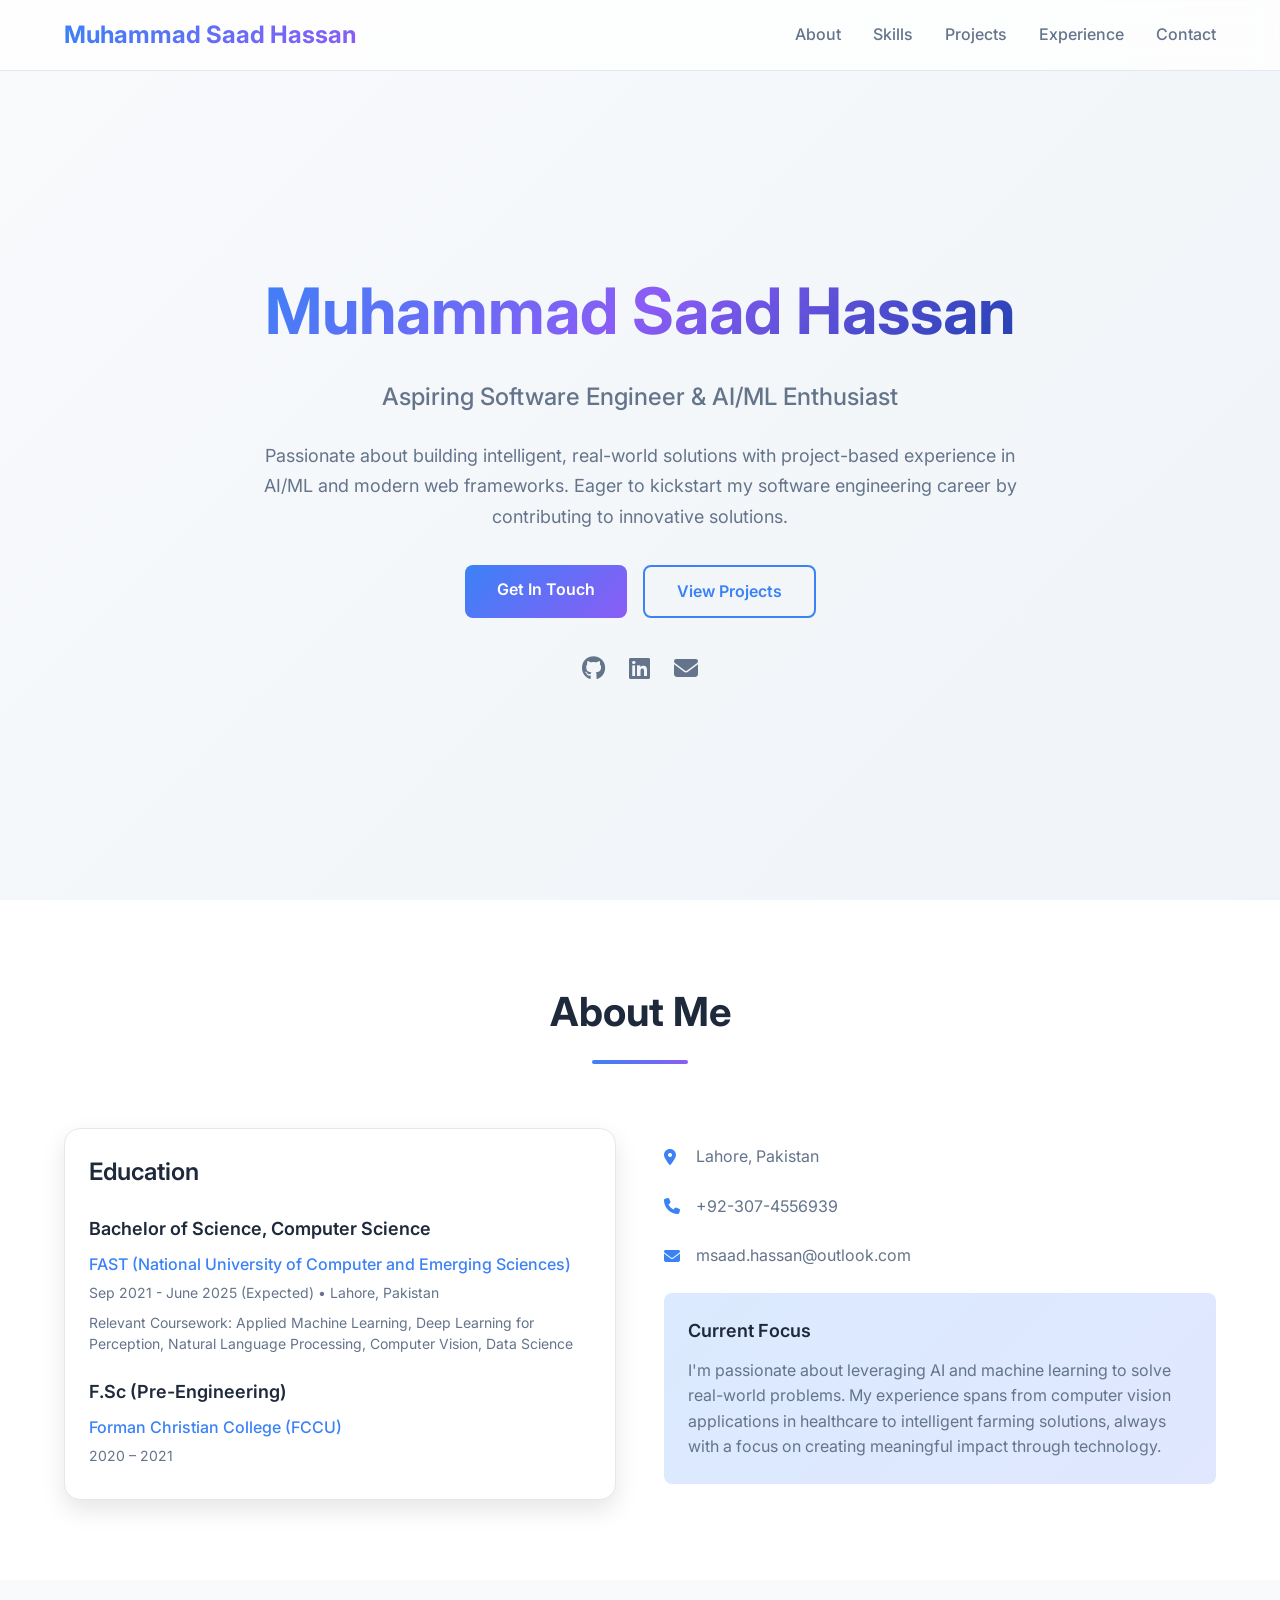
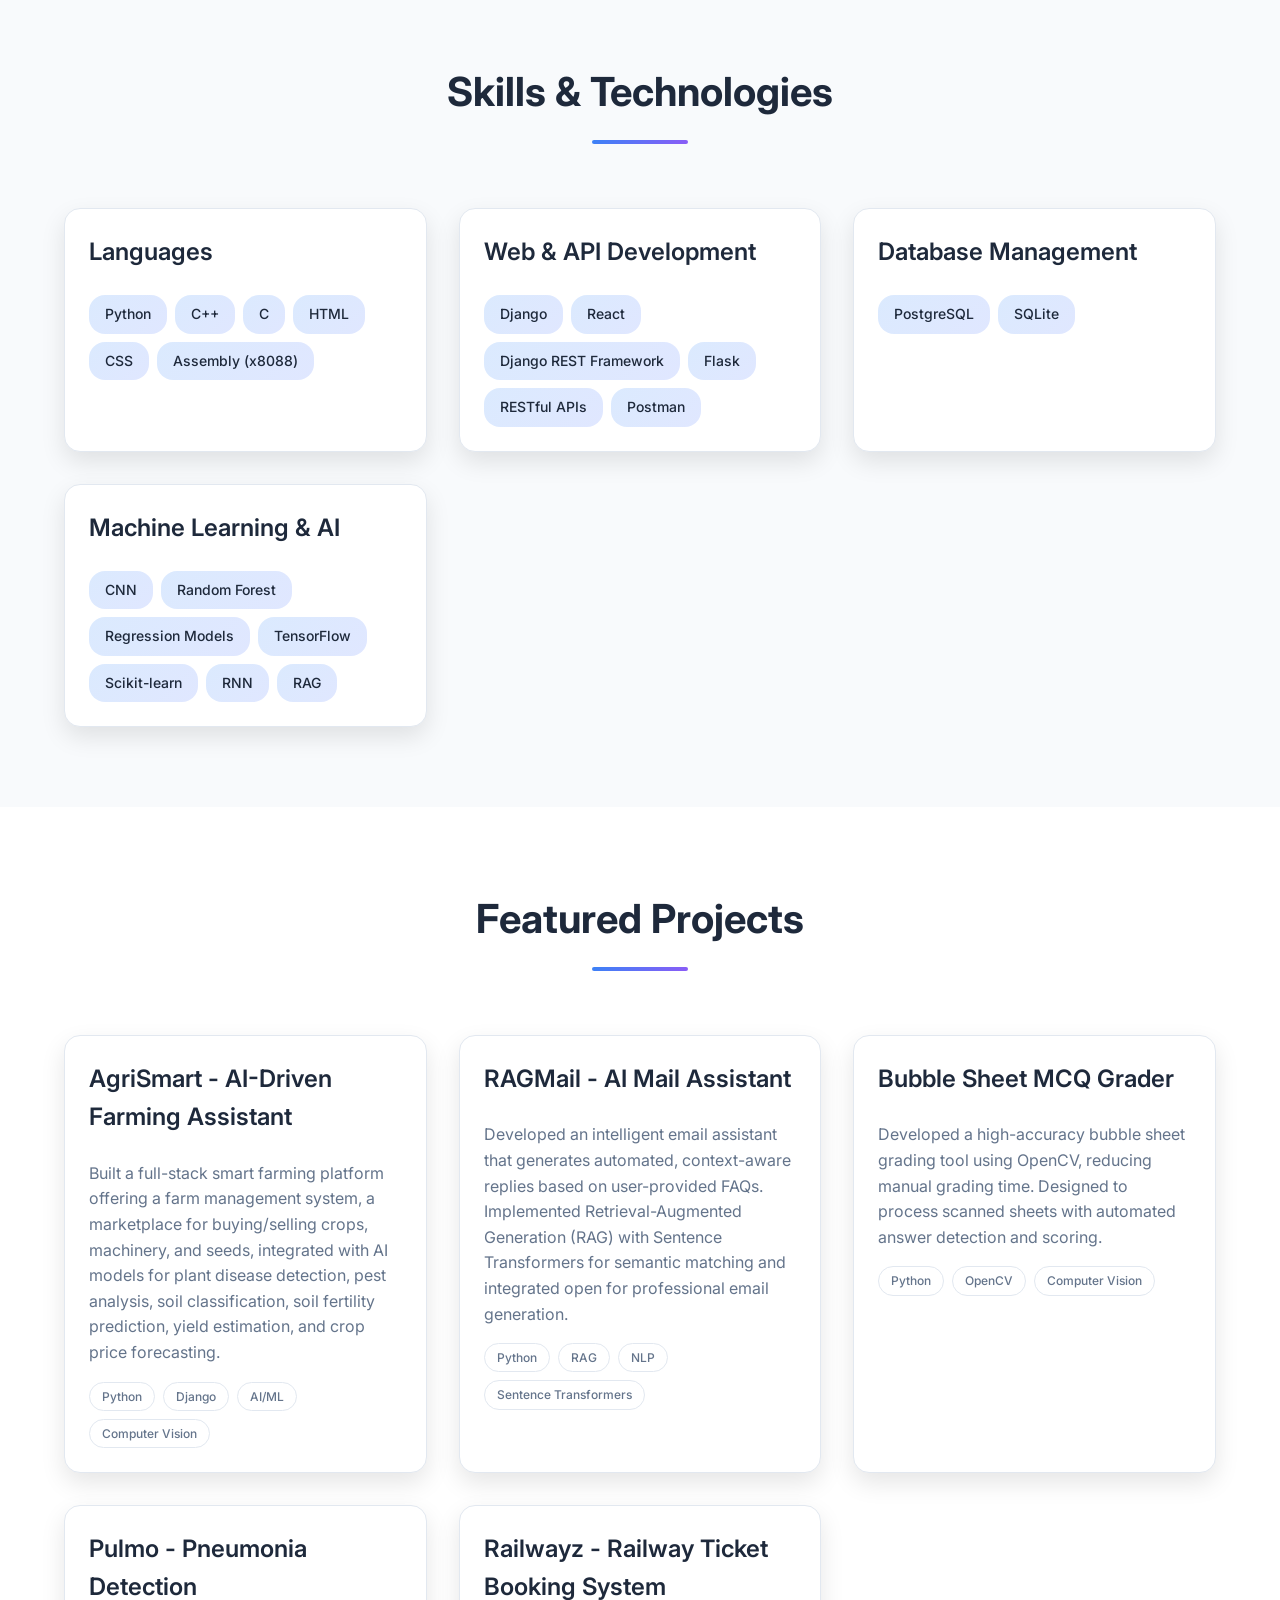
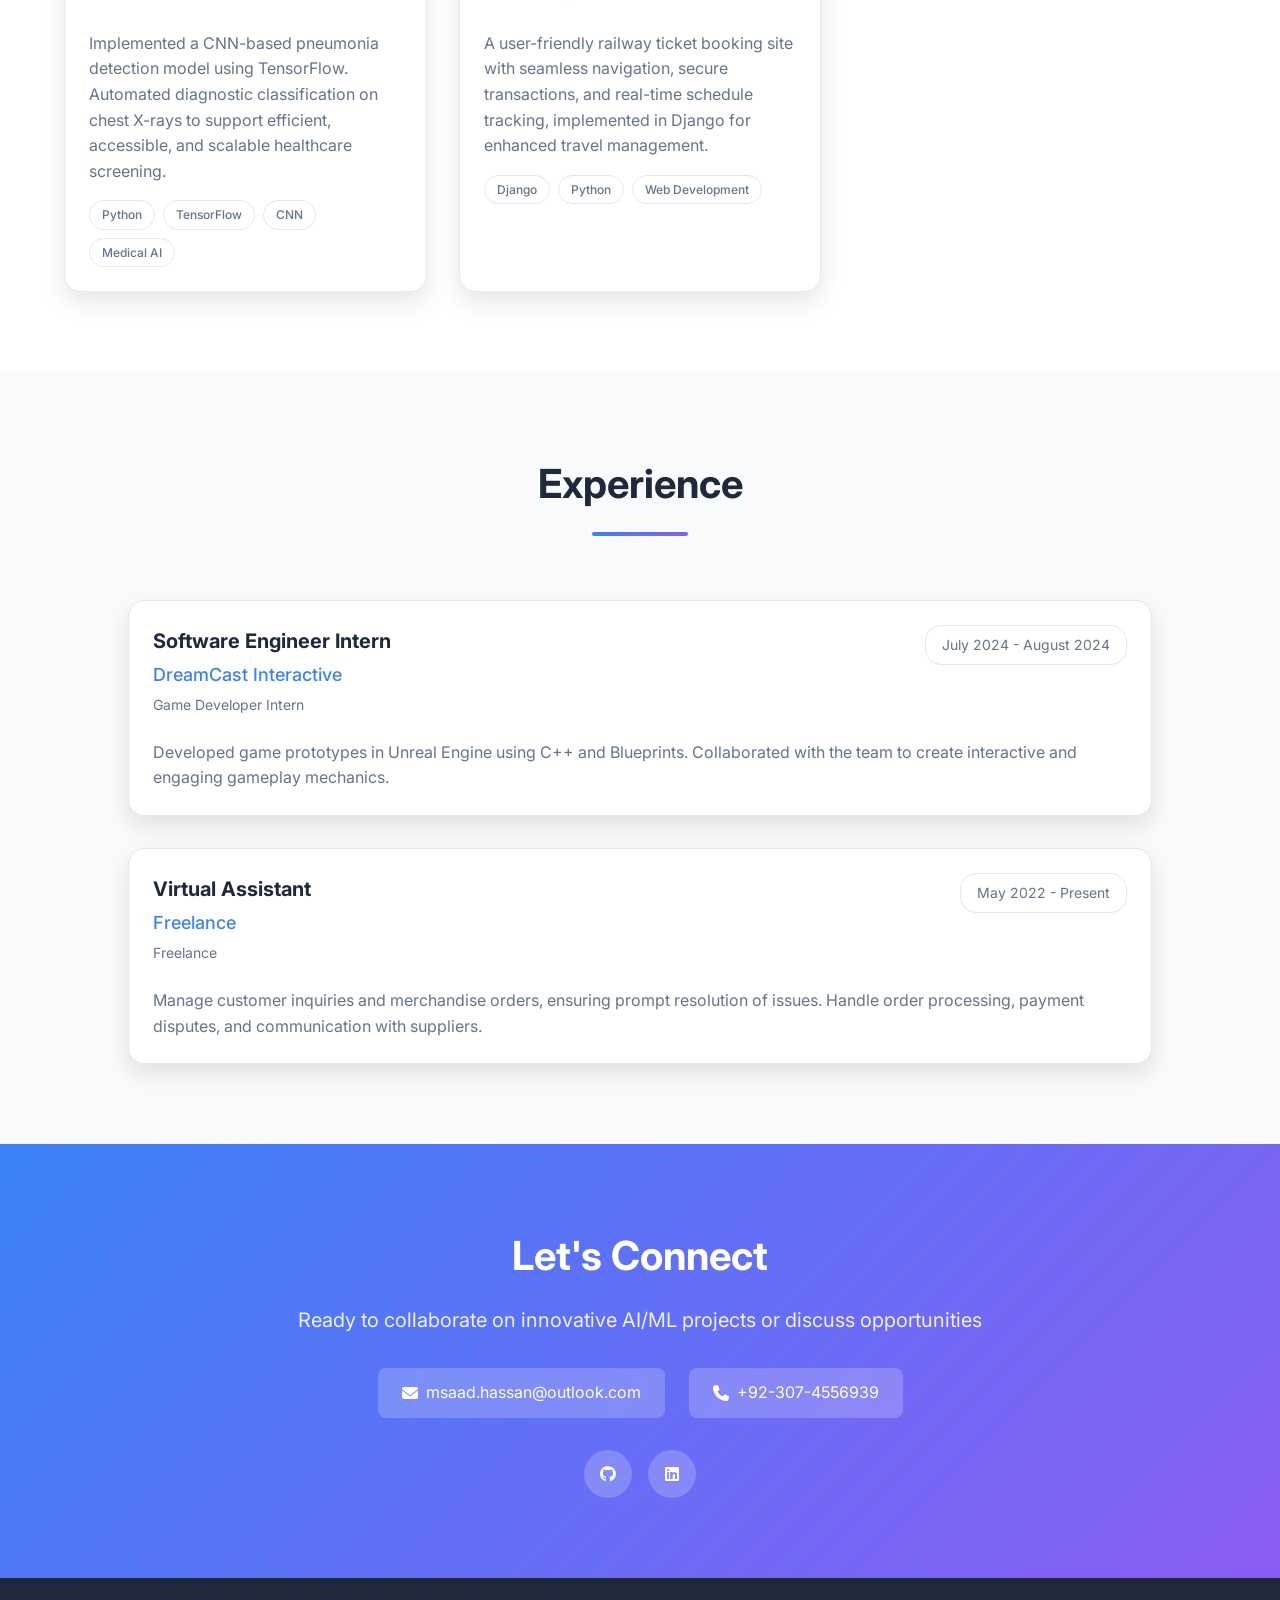
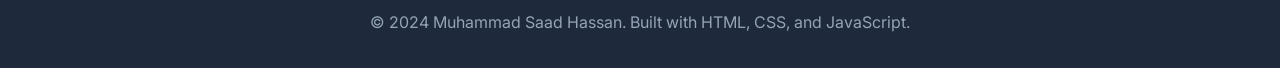
==== index.html @ 5fcfac89 "FE" ====
<!DOCTYPE html>
<html lang="en">
<head>
    <meta charset="UTF-8">
    <meta name="viewport" content="width=device-width, initial-scale=1.0">
    <title>Muhammad Saad Hassan - Portfolio</title>
    <link rel="stylesheet" href="styles.css">
    <link href="https://fonts.googleapis.com/css2?family=Inter:wght@300;400;500;600;700;800;900&display=swap" rel="stylesheet">
    <link rel="stylesheet" href="https://cdnjs.cloudflare.com/ajax/libs/font-awesome/6.4.0/css/all.min.css">
</head>
<body>
    <!-- Navigation -->
    <nav class="navbar">
        <div class="nav-container">
            <h1 class="nav-logo">Muhammad Saad Hassan</h1>
            <div class="nav-menu">
                <a href="#about" class="nav-link">About</a>
                <a href="#skills" class="nav-link">Skills</a>
                <a href="#projects" class="nav-link">Projects</a>
                <a href="#experience" class="nav-link">Experience</a>
                <a href="#contact" class="nav-link">Contact</a>
            </div>
            <div class="hamburger">
                <span></span>
                <span></span>
                <span></span>
            </div>
        </div>
    </nav>

    <!-- Hero Section -->
    <section class="hero">
        <div class="hero-container">
            <div class="hero-content">
                <h1 class="hero-title">Muhammad Saad Hassan</h1>
                <p class="hero-subtitle">Aspiring Software Engineer & AI/ML Enthusiast</p>
                <p class="hero-description">
                    Passionate about building intelligent, real-world solutions with project-based experience in AI/ML and
                    modern web frameworks. Eager to kickstart my software engineering career by contributing to innovative
                    solutions.
                </p>
                <div class="hero-buttons">
                    <a href="#contact" class="btn btn-primary">Get In Touch</a>
                    <a href="#projects" class="btn btn-secondary">View Projects</a>
                </div>
                <div class="social-links">
                    <a href="https://github.com/Saad-Hassan25" target="_blank" rel="noopener noreferrer" class="social-link">
                        <i class="fab fa-github"></i>
                    </a>
                    <a href="https://www.linkedin.com/in/saadhassan25" target="_blank" rel="noopener noreferrer" class="social-link">
                        <i class="fab fa-linkedin"></i>
                    </a>
                    <a href="mailto:msaad.hassan@outlook.com" class="social-link">
                        <i class="fas fa-envelope"></i>
                    </a>
                </div>
            </div>
        </div>
    </section>

    <!-- About Section -->
    <section id="about" class="about">
        <div class="container">
            <div class="section-header">
                <h2 class="section-title">About Me</h2>
                <div class="section-divider"></div>
            </div>
            <div class="about-content">
                <div class="about-card">
                    <div class="card">
                        <div class="card-header">
                            <h3 class="card-title">Education</h3>
                        </div>
                        <div class="card-content">
                            <div class="education-item">
                                <h4 class="education-degree">Bachelor of Science, Computer Science</h4>
                                <p class="education-school">FAST (National University of Computer and Emerging Sciences)</p>
                                <p class="education-period">Sep 2021 - June 2025 (Expected) • Lahore, Pakistan</p>
                                <p class="education-coursework">
                                    Relevant Coursework: Applied Machine Learning, Deep Learning for Perception, Natural Language
                                    Processing, Computer Vision, Data Science
                                </p>
                            </div>
                            <div class="education-item">
                                <h4 class="education-degree">F.Sc (Pre-Engineering)</h4>
                                <p class="education-school">Forman Christian College (FCCU)</p>
                                <p class="education-period">2020 – 2021</p>
                            </div>
                        </div>
                    </div>
                </div>
                <div class="about-info">
                    <div class="contact-item">
                        <i class="fas fa-map-marker-alt"></i>
                        <span>Lahore, Pakistan</span>
                    </div>
                    <div class="contact-item">
                        <i class="fas fa-phone"></i>
                        <span>+92-307-4556939</span>
                    </div>
                    <div class="contact-item">
                        <i class="fas fa-envelope"></i>
                        <span>msaad.hassan@outlook.com</span>
                    </div>
                    <div class="focus-card">
                        <h3>Current Focus</h3>
                        <p>
                            I'm passionate about leveraging AI and machine learning to solve real-world problems. My experience
                            spans from computer vision applications in healthcare to intelligent farming solutions, always with a
                            focus on creating meaningful impact through technology.
                        </p>
                    </div>
                </div>
            </div>
        </div>
    </section>

    <!-- Skills Section -->
    <section id="skills" class="skills">
        <div class="container">
            <div class="section-header">
                <h2 class="section-title">Skills & Technologies</h2>
                <div class="section-divider"></div>
            </div>
            <div class="skills-grid">
                <div class="skill-category">
                    <div class="card">
                        <div class="card-header">
                            <h3 class="card-title">Languages</h3>
                        </div>
                        <div class="card-content">
                            <div class="skill-tags">
                                <span class="skill-tag">Python</span>
                                <span class="skill-tag">C++</span>
                                <span class="skill-tag">C</span>
                                <span class="skill-tag">HTML</span>
                                <span class="skill-tag">CSS</span>
                                <span class="skill-tag">Assembly (x8088)</span>
                            </div>
                        </div>
                    </div>
                </div>
                <div class="skill-category">
                    <div class="card">
                        <div class="card-header">
                            <h3 class="card-title">Web & API Development</h3>
                        </div>
                        <div class="card-content">
                            <div class="skill-tags">
                                <span class="skill-tag">Django</span>
                                <span class="skill-tag">React</span>
                                <span class="skill-tag">Django REST Framework</span>
                                <span class="skill-tag">Flask</span>
                                <span class="skill-tag">RESTful APIs</span>
                                <span class="skill-tag">Postman</span>
                            </div>
                        </div>
                    </div>
                </div>
                <div class="skill-category">
                    <div class="card">
                        <div class="card-header">
                            <h3 class="card-title">Database Management</h3>
                        </div>
                        <div class="card-content">
                            <div class="skill-tags">
                                <span class="skill-tag">PostgreSQL</span>
                                <span class="skill-tag">SQLite</span>
                            </div>
                        </div>
                    </div>
                </div>
                <div class="skill-category">
                    <div class="card">
                        <div class="card-header">
                            <h3 class="card-title">Machine Learning & AI</h3>
                        </div>
                        <div class="card-content">
                            <div class="skill-tags">
                                <span class="skill-tag">CNN</span>
                                <span class="skill-tag">Random Forest</span>
                                <span class="skill-tag">Regression Models</span>
                                <span class="skill-tag">TensorFlow</span>
                                <span class="skill-tag">Scikit-learn</span>
                                <span class="skill-tag">RNN</span>
                                <span class="skill-tag">RAG</span>
                            </div>
                        </div>
                    </div>
                </div>
            </div>
        </div>
    </section>

    <!-- Projects Section -->
    <section id="projects" class="projects">
        <div class="container">
            <div class="section-header">
                <h2 class="section-title">Featured Projects</h2>
                <div class="section-divider"></div>
            </div>
            <div class="projects-grid">
                <div class="project-card">
                    <div class="card">
                        <div class="card-header">
                            <h3 class="card-title">AgriSmart - AI-Driven Farming Assistant</h3>
                        </div>
                        <div class="card-content">
                            <p class="project-description">
                                Built a full-stack smart farming platform offering a farm management system, a marketplace for buying/selling crops, machinery, and seeds, integrated with AI models for plant disease detection, pest analysis, soil classification, soil fertility prediction, yield estimation, and crop price forecasting.
                            </p>
                            <div class="tech-tags">
                                <span class="tech-tag">Python</span>
                                <span class="tech-tag">Django</span>
                                <span class="tech-tag">AI/ML</span>
                                <span class="tech-tag">Computer Vision</span>
                            </div>
                        </div>
                    </div>
                </div>
                <div class="project-card">
                    <div class="card">
                        <div class="card-header">
                            <h3 class="card-title">RAGMail - AI Mail Assistant</h3>
                        </div>
                        <div class="card-content">
                            <p class="project-description">
                                Developed an intelligent email assistant that generates automated, context-aware replies based on user-provided FAQs. Implemented Retrieval-Augmented Generation (RAG) with Sentence Transformers for semantic matching and integrated open for professional email generation.
                            </p>
                            <div class="tech-tags">
                                <span class="tech-tag">Python</span>
                                <span class="tech-tag">RAG</span>
                                <span class="tech-tag">NLP</span>
                                <span class="tech-tag">Sentence Transformers</span>
                            </div>
                        </div>
                    </div>
                </div>
                <div class="project-card">
                    <div class="card">
                        <div class="card-header">
                            <h3 class="card-title">Bubble Sheet MCQ Grader</h3>
                        </div>
                        <div class="card-content">
                            <p class="project-description">
                                Developed a high-accuracy bubble sheet grading tool using OpenCV, reducing manual grading time. Designed to process scanned sheets with automated answer detection and scoring.
                            </p>
                            <div class="tech-tags">
                                <span class="tech-tag">Python</span>
                                <span class="tech-tag">OpenCV</span>
                                <span class="tech-tag">Computer Vision</span>
                            </div>
                        </div>
                    </div>
                </div>
                <div class="project-card">
                    <div class="card">
                        <div class="card-header">
                            <h3 class="card-title">Pulmo - Pneumonia Detection</h3>
                        </div>
                        <div class="card-content">
                            <p class="project-description">
                                Implemented a CNN-based pneumonia detection model using TensorFlow. Automated diagnostic classification on chest X-rays to support efficient, accessible, and scalable healthcare screening.
                            </p>
                            <div class="tech-tags">
                                <span class="tech-tag">Python</span>
                                <span class="tech-tag">TensorFlow</span>
                                <span class="tech-tag">CNN</span>
                                <span class="tech-tag">Medical AI</span>
                            </div>
                        </div>
                    </div>
                </div>
                <div class="project-card">
                    <div class="card">
                        <div class="card-header">
                            <h3 class="card-title">Railwayz - Railway Ticket Booking System</h3>
                        </div>
                        <div class="card-content">
                            <p class="project-description">
                                A user-friendly railway ticket booking site with seamless navigation, secure transactions, and real-time schedule tracking, implemented in Django for enhanced travel management.
                            </p>
                            <div class="tech-tags">
                                <span class="tech-tag">Django</span>
                                <span class="tech-tag">Python</span>
                                <span class="tech-tag">Web Development</span>
                            </div>
                        </div>
                    </div>
                </div>
            </div>
        </div>
    </section>

    <!-- Experience Section -->
    <section id="experience" class="experience">
        <div class="container">
            <div class="section-header">
                <h2 class="section-title">Experience</h2>
                <div class="section-divider"></div>
            </div>
            <div class="experience-content">
                <div class="experience-item">
                    <div class="card">
                        <div class="card-header">
                            <div class="experience-header">
                                <div class="experience-info">
                                    <h3 class="experience-title">Software Engineer Intern</h3>
                                    <p class="experience-company">DreamCast Interactive</p>
                                    <p class="experience-type">Game Developer Intern</p>
                                </div>
                                <span class="experience-period">July 2024 - August 2024</span>
                            </div>
                        </div>
                        <div class="card-content">
                            <p class="experience-description">
                                Developed game prototypes in Unreal Engine using C++ and Blueprints. Collaborated with the team to create interactive and engaging gameplay mechanics.
                            </p>
                        </div>
                    </div>
                </div>
                <div class="experience-item">
                    <div class="card">
                        <div class="card-header">
                            <div class="experience-header">
                                <div class="experience-info">
                                    <h3 class="experience-title">Virtual Assistant</h3>
                                    <p class="experience-company">Freelance</p>
                                    <p class="experience-type">Freelance</p>
                                </div>
                                <span class="experience-period">May 2022 - Present</span>
                            </div>
                        </div>
                        <div class="card-content">
                            <p class="experience-description">
                                Manage customer inquiries and merchandise orders, ensuring prompt resolution of issues. Handle order processing, payment disputes, and communication with suppliers.
                            </p>
                        </div>
                    </div>
                </div>
            </div>
        </div>
    </section>

    <!-- Contact Section -->
    <section id="contact" class="contact">
        <div class="container">
            <div class="contact-content">
                <h2 class="contact-title">Let's Connect</h2>
                <p class="contact-subtitle">
                    Ready to collaborate on innovative AI/ML projects or discuss opportunities
                </p>
                <div class="contact-links">
                    <a href="mailto:msaad.hassan@outlook.com" class="contact-link">
                        <i class="fas fa-envelope"></i>
                        <span>msaad.hassan@outlook.com</span>
                    </a>
                    <a href="tel:+923074556939" class="contact-link">
                        <i class="fas fa-phone"></i>
                        <span>+92-307-4556939</span>
                    </a>
                </div>
                <div class="contact-social">
                    <a href="https://github.com/Saad-Hassan25" target="_blank" rel="noopener noreferrer" class="contact-social-link">
                        <i class="fab fa-github"></i>
                    </a>
                    <a href="https://www.linkedin.com/in/saadhassan25" target="_blank" rel="noopener noreferrer" class="contact-social-link">
                        <i class="fab fa-linkedin"></i>
                    </a>
                </div>
            </div>
        </div>
    </section>

    <!-- Footer -->
    <footer class="footer">
        <div class="container">
            <p class="footer-text">
                © 2024 Muhammad Saad Hassan. Built with HTML, CSS, and JavaScript.
            </p>
        </div>
    </footer>

    <script src="script.js"></script>
</body>
</html>
---- styles.css ----
/* Reset and Base Styles */
* {
  margin: 0;
  padding: 0;
  box-sizing: border-box;
}

html {
  scroll-behavior: smooth;
}

body {
  font-family: "Inter", sans-serif;
  line-height: 1.6;
  color: #334155;
  background: linear-gradient(135deg, #f8fafc 0%, #e2e8f0 100%);
}

.container {
  max-width: 1200px;
  margin: 0 auto;
  padding: 0 1.5rem;
}

/* Animations */
@keyframes fadeInUp {
  from {
    opacity: 0;
    transform: translateY(60px);
  }
  to {
    opacity: 1;
    transform: translateY(0);
  }
}

@keyframes fadeIn {
  from {
    opacity: 0;
  }
  to {
    opacity: 1;
  }
}

@keyframes slideInLeft {
  from {
    opacity: 0;
    transform: translateX(-50px);
  }
  to {
    opacity: 1;
    transform: translateX(0);
  }
}

@keyframes slideInRight {
  from {
    opacity: 0;
    transform: translateX(50px);
  }
  to {
    opacity: 1;
    transform: translateX(0);
  }
}

@keyframes scaleIn {
  from {
    opacity: 0;
    transform: scale(0.5);
  }
  to {
    opacity: 1;
    transform: scale(1);
  }
}

.animate-fadeInUp {
  animation: fadeInUp 0.6s ease-out forwards;
}

.animate-fadeIn {
  animation: fadeIn 0.6s ease-out forwards;
}

.animate-slideInLeft {
  animation: slideInLeft 0.6s ease-out forwards;
}

.animate-slideInRight {
  animation: slideInRight 0.6s ease-out forwards;
}

.animate-scaleIn {
  animation: scaleIn 0.8s ease-out forwards;
}

/* Navigation */
.navbar {
  position: fixed;
  top: 0;
  width: 100%;
  background: rgba(255, 255, 255, 0.8);
  backdrop-filter: blur(12px);
  border-bottom: 1px solid #e2e8f0;
  z-index: 1000;
  transition: all 0.3s ease;
}

.nav-container {
  max-width: 1200px;
  margin: 0 auto;
  padding: 1rem 1.5rem;
  display: flex;
  justify-content: space-between;
  align-items: center;
}

.nav-logo {
  font-size: 1.5rem;
  font-weight: 700;
  background: linear-gradient(135deg, #3b82f6, #8b5cf6);
  -webkit-background-clip: text;
  -webkit-text-fill-color: transparent;
  background-clip: text;
  transition: transform 0.3s ease;
}

.nav-logo:hover {
  transform: scale(1.05);
}

.nav-menu {
  display: flex;
  gap: 2rem;
}

.nav-link {
  text-decoration: none;
  color: #64748b;
  font-weight: 500;
  transition: all 0.3s ease;
  position: relative;
}

.nav-link:hover {
  color: #3b82f6;
  transform: scale(1.1);
}

.nav-link::after {
  content: "";
  position: absolute;
  bottom: -5px;
  left: 0;
  width: 0;
  height: 2px;
  background: linear-gradient(135deg, #3b82f6, #8b5cf6);
  transition: width 0.3s ease;
}

.nav-link:hover::after {
  width: 100%;
}

.hamburger {
  display: none;
  flex-direction: column;
  cursor: pointer;
}

.hamburger span {
  width: 25px;
  height: 3px;
  background: #334155;
  margin: 3px 0;
  transition: 0.3s;
}

/* Hero Section */
.hero {
  padding: 8rem 1.5rem 5rem;
  text-align: center;
  min-height: 100vh;
  display: flex;
  align-items: center;
}

.hero-container {
  max-width: 1200px;
  margin: 0 auto;
}

.hero-content {
  opacity: 0;
  animation: scaleIn 0.8s ease-out 0.2s forwards;
}

.hero-title {
  font-size: 4rem;
  font-weight: 700;
  margin-bottom: 1rem;
  background: linear-gradient(135deg, #3b82f6, #8b5cf6, #1e40af);
  -webkit-background-clip: text;
  -webkit-text-fill-color: transparent;
  background-clip: text;
}

.hero-subtitle {
  font-size: 1.5rem;
  color: #64748b;
  margin-bottom: 1.5rem;
  font-weight: 500;
}

.hero-description {
  font-size: 1.125rem;
  color: #64748b;
  max-width: 48rem;
  margin: 0 auto 2rem;
  line-height: 1.7;
}

.hero-buttons {
  display: flex;
  justify-content: center;
  gap: 1rem;
  margin-bottom: 2rem;
  opacity: 0;
  animation: fadeInUp 0.8s ease-out 0.5s forwards;
}

.btn {
  padding: 0.75rem 2rem;
  border-radius: 0.5rem;
  text-decoration: none;
  font-weight: 600;
  transition: all 0.3s ease;
  display: inline-block;
}

.btn-primary {
  background: linear-gradient(135deg, #3b82f6, #8b5cf6);
  color: white;
  border: none;
}

.btn-primary:hover {
  transform: translateY(-2px);
  box-shadow: 0 10px 25px rgba(59, 130, 246, 0.3);
}

.btn-secondary {
  background: transparent;
  color: #3b82f6;
  border: 2px solid #3b82f6;
}

.btn-secondary:hover {
  background: #3b82f6;
  color: white;
  transform: translateY(-2px);
}

.social-links {
  display: flex;
  justify-content: center;
  gap: 1.5rem;
  opacity: 0;
  animation: fadeIn 0.8s ease-out 0.8s forwards;
}

.social-link {
  color: #64748b;
  font-size: 1.5rem;
  transition: all 0.3s ease;
}

.social-link:hover {
  color: #3b82f6;
  transform: scale(1.2) rotate(5deg);
}

/* Section Styles */
.section-header {
  text-align: center;
  margin-bottom: 4rem;
}

.section-title {
  font-size: 2.5rem;
  font-weight: 700;
  color: #1e293b;
  margin-bottom: 1rem;
}

.section-divider {
  width: 6rem;
  height: 4px;
  background: linear-gradient(135deg, #3b82f6, #8b5cf6);
  margin: 0 auto;
  border-radius: 2px;
}

/* About Section */
.about {
  padding: 5rem 0;
  background: white;
}

.about-content {
  display: grid;
  grid-template-columns: 1fr 1fr;
  gap: 3rem;
  align-items: center;
}

.card {
  background: white;
  border-radius: 1rem;
  box-shadow: 0 10px 25px rgba(0, 0, 0, 0.1);
  transition: all 0.3s ease;
  border: 1px solid #e2e8f0;
}

.card:hover {
  transform: translateY(-5px);
  box-shadow: 0 20px 40px rgba(0, 0, 0, 0.15);
}

.card-header {
  padding: 1.5rem 1.5rem 0;
}

.card-title {
  font-size: 1.5rem;
  font-weight: 600;
  color: #1e293b;
}

.card-content {
  padding: 1.5rem;
}

.education-item {
  margin-bottom: 1.5rem;
}

.education-item:last-child {
  margin-bottom: 0;
}

.education-degree {
  font-size: 1.125rem;
  font-weight: 600;
  color: #1e293b;
  margin-bottom: 0.5rem;
}

.education-school {
  color: #3b82f6;
  font-weight: 500;
  margin-bottom: 0.25rem;
}

.education-period {
  color: #64748b;
  font-size: 0.875rem;
  margin-bottom: 0.5rem;
}

.education-coursework {
  color: #64748b;
  font-size: 0.875rem;
  line-height: 1.5;
}

.about-info {
  space-y: 1.5rem;
}

.contact-item {
  display: flex;
  align-items: center;
  gap: 0.75rem;
  color: #64748b;
  margin-bottom: 1.5rem;
}

.contact-item i {
  color: #3b82f6;
  width: 20px;
}

.focus-card {
  background: linear-gradient(135deg, #dbeafe, #e0e7ff);
  padding: 1.5rem;
  border-radius: 0.5rem;
  margin-top: 1.5rem;
}

.focus-card h3 {
  font-size: 1.125rem;
  font-weight: 600;
  color: #1e293b;
  margin-bottom: 0.75rem;
}

.focus-card p {
  color: #64748b;
  line-height: 1.6;
}

/* Skills Section */
.skills {
  padding: 5rem 0;
  background: #f8fafc;
}

.skills-grid {
  display: grid;
  grid-template-columns: repeat(auto-fit, minmax(280px, 1fr));
  gap: 2rem;
}

.skill-category .card {
  height: 100%;
}

.skill-tags {
  display: flex;
  flex-wrap: wrap;
  gap: 0.5rem;
}

.skill-tag {
  background: linear-gradient(135deg, #dbeafe, #e0e7ff);
  color: #1e293b;
  padding: 0.5rem 1rem;
  border-radius: 1rem;
  font-size: 0.875rem;
  font-weight: 500;
  transition: all 0.3s ease;
}

.skill-tag:hover {
  transform: scale(1.05);
  background: linear-gradient(135deg, #bfdbfe, #c7d2fe);
}

/* Projects Section */
.projects {
  padding: 5rem 0;
  background: white;
}

.projects-grid {
  display: grid;
  grid-template-columns: repeat(auto-fit, minmax(350px, 1fr));
  gap: 2rem;
}

.project-card .card {
  height: 100%;
  transition: all 0.3s ease;
}

.project-card .card:hover {
  transform: translateY(-5px);
}

.project-card .card-title {
  color: #1e293b;
  transition: color 0.3s ease;
}

.project-card .card:hover .card-title {
  color: #3b82f6;
}

.project-description {
  color: #64748b;
  line-height: 1.6;
  margin-bottom: 1rem;
}

.tech-tags {
  display: flex;
  flex-wrap: wrap;
  gap: 0.5rem;
}

.tech-tag {
  background: transparent;
  color: #64748b;
  border: 1px solid #e2e8f0;
  padding: 0.25rem 0.75rem;
  border-radius: 1rem;
  font-size: 0.75rem;
  font-weight: 500;
}

/* Experience Section */
.experience {
  padding: 5rem 0;
  background: #f8fafc;
}

.experience-content {
  max-width: 64rem;
  margin: 0 auto;
}

.experience-item {
  margin-bottom: 2rem;
}

.experience-item:last-child {
  margin-bottom: 0;
}

.experience-header {
  display: flex;
  justify-content: space-between;
  align-items: flex-start;
}

.experience-title {
  font-size: 1.25rem;
  color: #1e293b;
  margin-bottom: 0.25rem;
}

.experience-company {
  font-size: 1.125rem;
  color: #3b82f6;
  font-weight: 500;
  margin-bottom: 0.25rem;
}

.experience-type {
  color: #64748b;
  font-size: 0.875rem;
}

.experience-period {
  background: transparent;
  color: #64748b;
  border: 1px solid #e2e8f0;
  padding: 0.5rem 1rem;
  border-radius: 1rem;
  font-size: 0.875rem;
  white-space: nowrap;
}

.experience-description {
  color: #64748b;
  line-height: 1.6;
}

/* Contact Section */
.contact {
  padding: 5rem 0;
  background: linear-gradient(135deg, #3b82f6, #8b5cf6);
  color: white;
  text-align: center;
}

.contact-title {
  font-size: 2.5rem;
  font-weight: 700;
  margin-bottom: 1rem;
}

.contact-subtitle {
  font-size: 1.25rem;
  margin-bottom: 2rem;
  opacity: 0.9;
}

.contact-links {
  display: flex;
  justify-content: center;
  gap: 1.5rem;
  margin-bottom: 2rem;
  flex-wrap: wrap;
}

.contact-link {
  display: flex;
  align-items: center;
  gap: 0.5rem;
  background: rgba(255, 255, 255, 0.2);
  backdrop-filter: blur(12px);
  padding: 0.75rem 1.5rem;
  border-radius: 0.5rem;
  color: white;
  text-decoration: none;
  transition: all 0.3s ease;
}

.contact-link:hover {
  background: rgba(255, 255, 255, 0.3);
  transform: scale(1.05);
}

.contact-social {
  display: flex;
  justify-content: center;
  gap: 1rem;
}

.contact-social-link {
  background: rgba(255, 255, 255, 0.2);
  backdrop-filter: blur(12px);
  padding: 0.75rem;
  border-radius: 50%;
  color: white;
  text-decoration: none;
  transition: all 0.3s ease;
  display: flex;
  align-items: center;
  justify-content: center;
  width: 48px;
  height: 48px;
}

.contact-social-link:hover {
  background: rgba(255, 255, 255, 0.3);
  transform: scale(1.2) rotate(5deg);
}

/* Footer */
.footer {
  padding: 2rem 0;
  background: #1e293b;
  color: white;
  text-align: center;
}

.footer-text {
  color: #94a3b8;
}

/* Responsive Design */
@media (max-width: 768px) {
  .nav-menu {
    display: none;
  }

  .hamburger {
    display: flex;
  }

  .hero-title {
    font-size: 2.5rem;
  }

  .hero-subtitle {
    font-size: 1.25rem;
  }

  .hero-buttons {
    flex-direction: column;
    align-items: center;
  }

  .about-content {
    grid-template-columns: 1fr;
  }

  .skills-grid {
    grid-template-columns: 1fr;
  }

  .projects-grid {
    grid-template-columns: 1fr;
  }

  .experience-header {
    flex-direction: column;
    align-items: flex-start;
    gap: 1rem;
  }

  .contact-links {
    flex-direction: column;
    align-items: center;
  }

  .section-title {
    font-size: 2rem;
  }
}

@media (max-width: 480px) {
  .hero {
    padding: 6rem 1rem 3rem;
  }

  .hero-title {
    font-size: 2rem;
  }

  .container {
    padding: 0 1rem;
  }

  .nav-container {
    padding: 1rem;
  }
}

/* Scroll animations */
.scroll-animate {
  opacity: 0;
  transform: translateY(60px);
  transition: all 0.6s ease;
}

.scroll-animate.animate {
  opacity: 1;
  transform: translateY(0);
}

.scroll-animate-left {
  opacity: 0;
  transform: translateX(-50px);
  transition: all 0.6s ease;
}

.scroll-animate-left.animate {
  opacity: 1;
  transform: translateX(0);
}

.scroll-animate-right {
  opacity: 0;
  transform: translateX(50px);
  transition: all 0.6s ease;
}

.scroll-animate-right.animate {
  opacity: 1;
  transform: translateX(0);
}
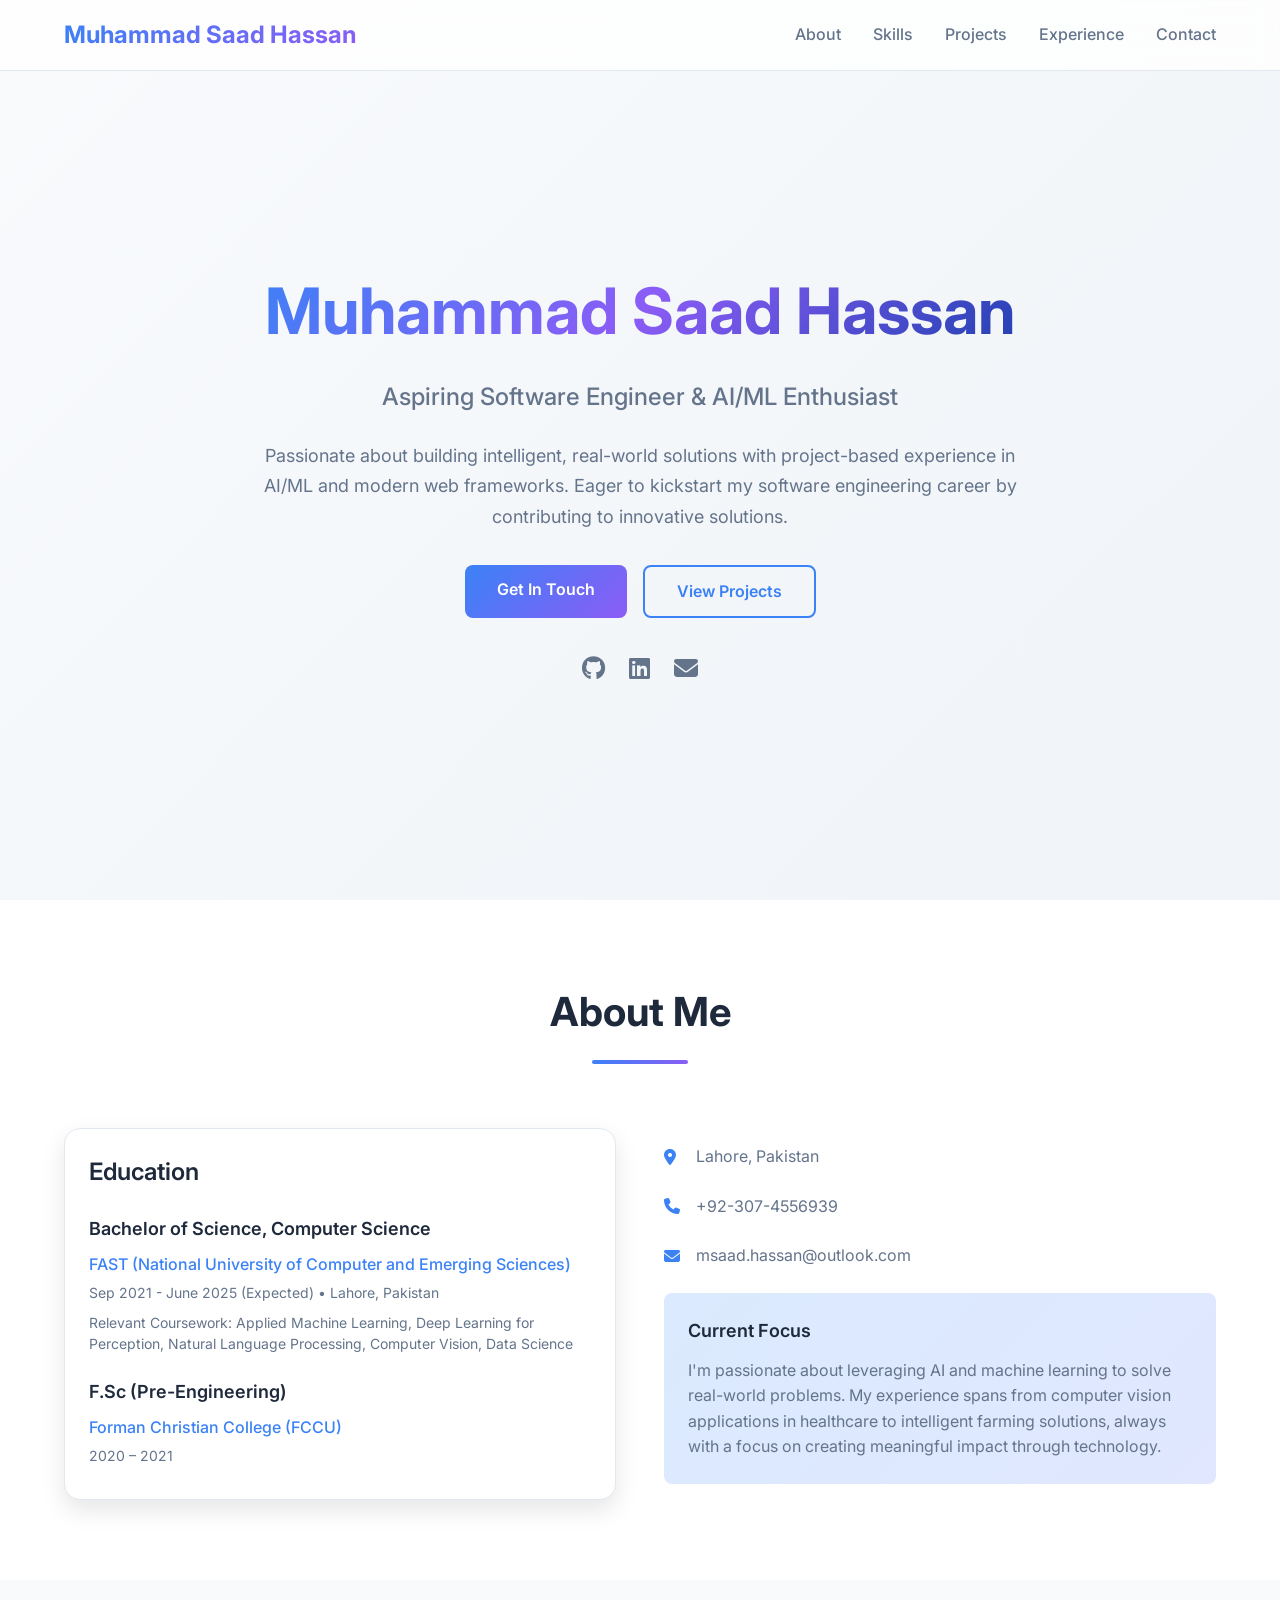
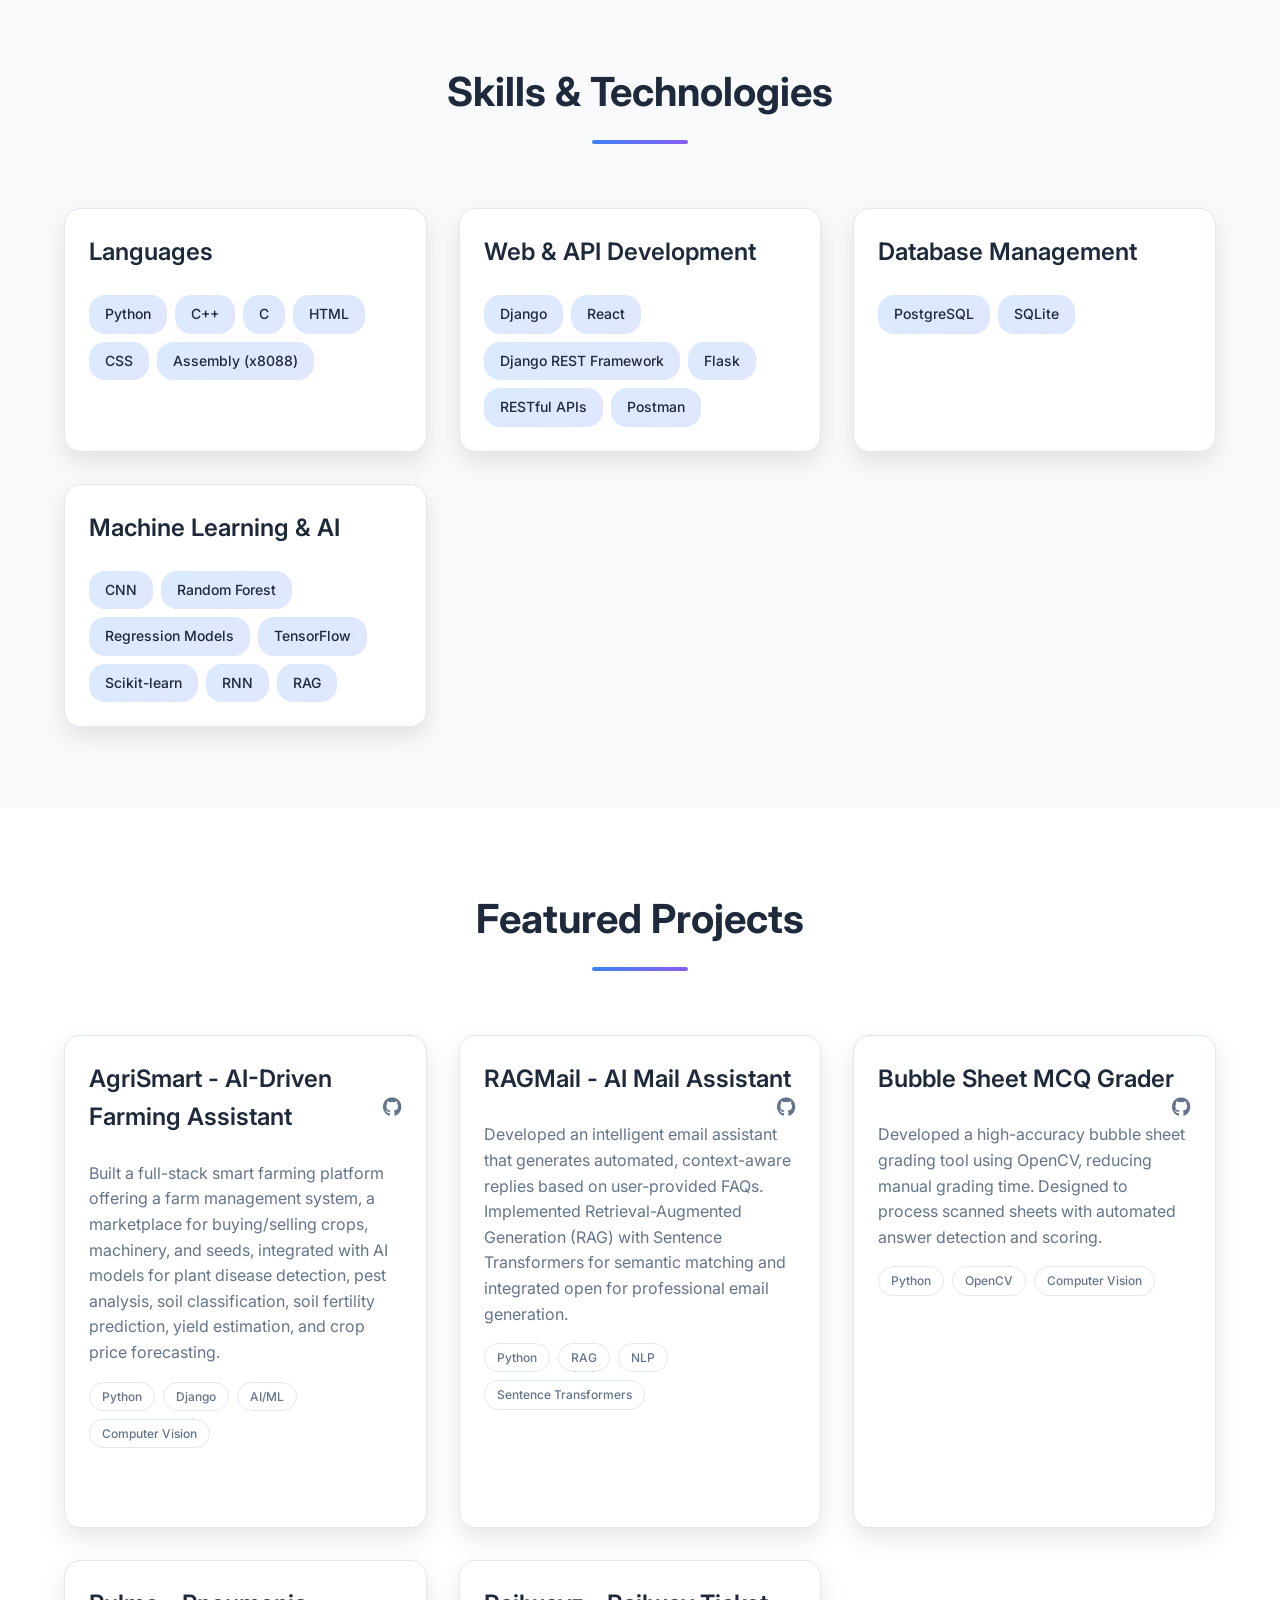
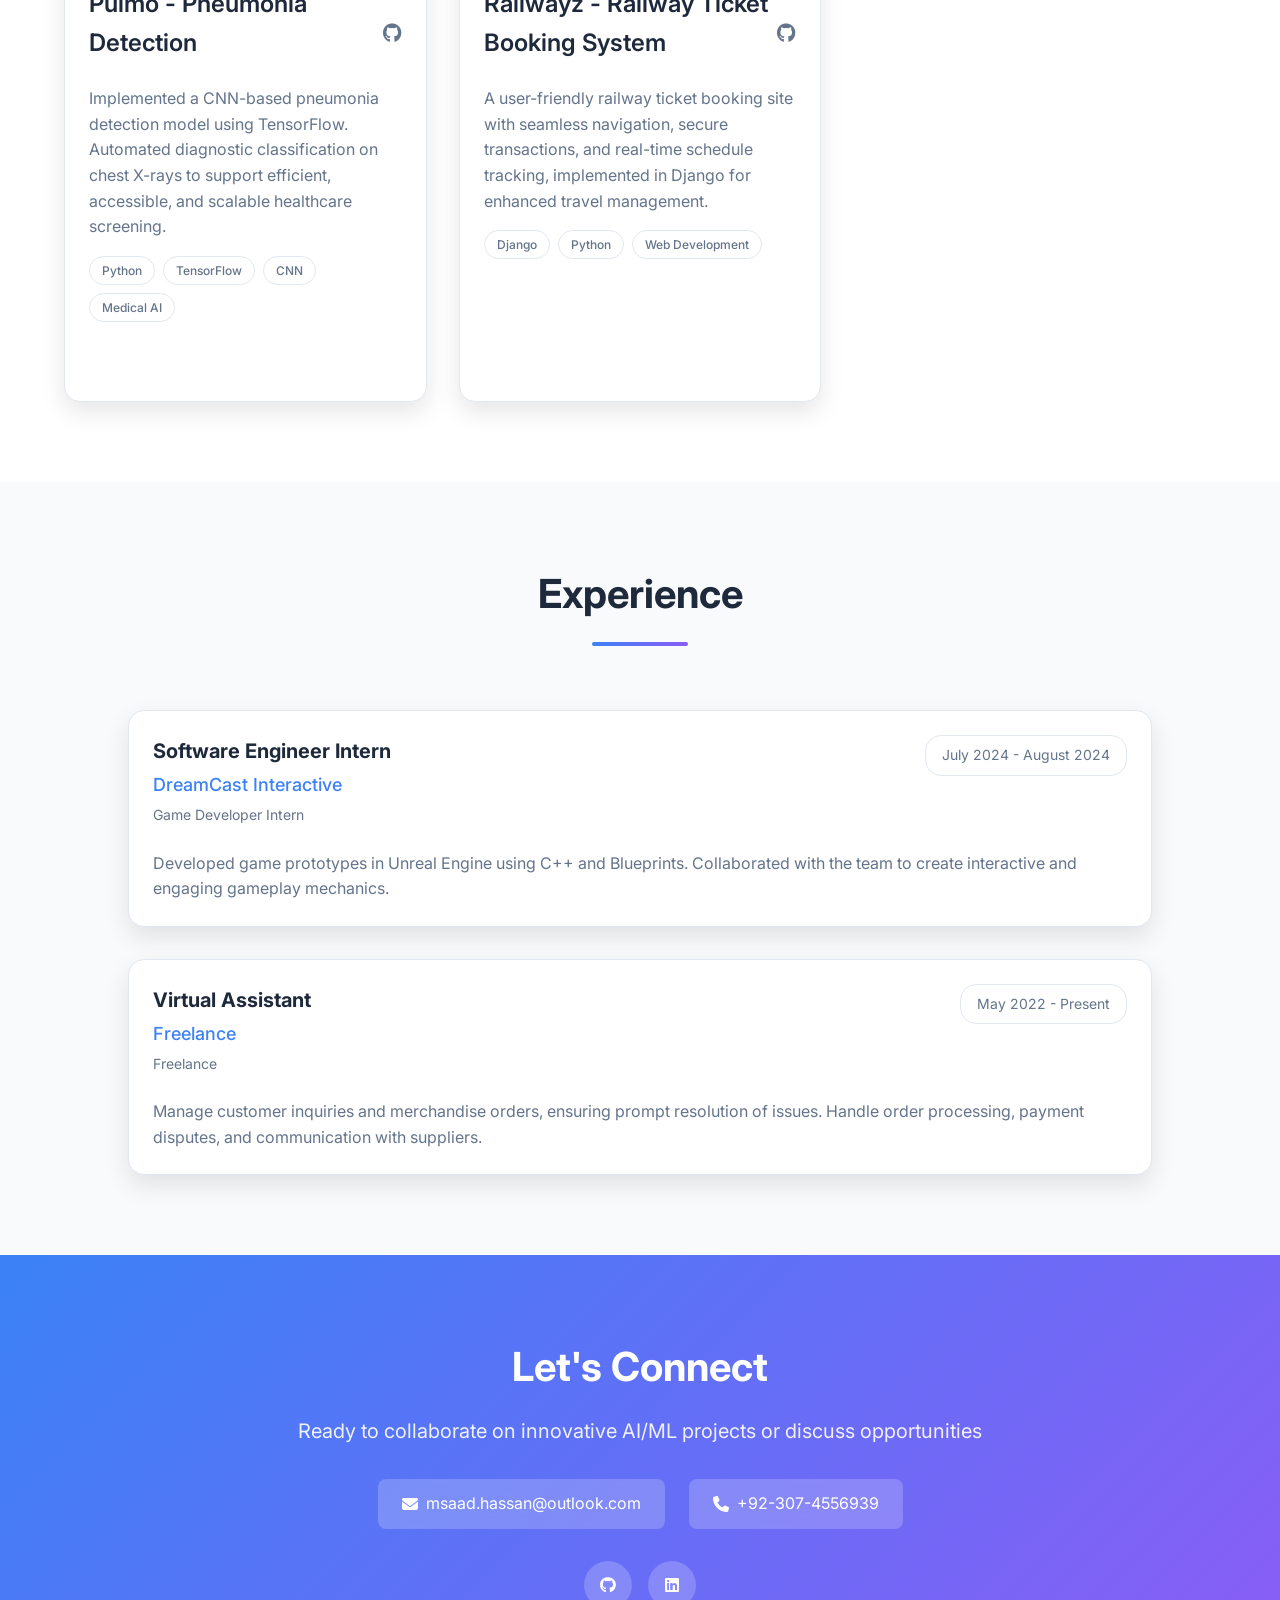
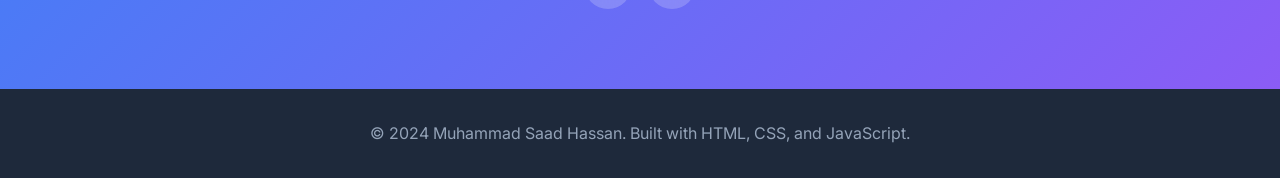
==== commit d726d3cf: "FE Updated" ====
--- a/index.html
+++ b/index.html
@@ -193,104 +193,139 @@
     </section>
 
     <!-- Projects Section -->
-    <section id="projects" class="projects">
-        <div class="container">
-            <div class="section-header">
-                <h2 class="section-title">Featured Projects</h2>
-                <div class="section-divider"></div>
-            </div>
-            <div class="projects-grid">
-                <div class="project-card">
-                    <div class="card">
-                        <div class="card-header">
-                            <h3 class="card-title">AgriSmart - AI-Driven Farming Assistant</h3>
-                        </div>
-                        <div class="card-content">
-                            <p class="project-description">
-                                Built a full-stack smart farming platform offering a farm management system, a marketplace for buying/selling crops, machinery, and seeds, integrated with AI models for plant disease detection, pest analysis, soil classification, soil fertility prediction, yield estimation, and crop price forecasting.
-                            </p>
-                            <div class="tech-tags">
-                                <span class="tech-tag">Python</span>
-                                <span class="tech-tag">Django</span>
-                                <span class="tech-tag">AI/ML</span>
-                                <span class="tech-tag">Computer Vision</span>
-                            </div>
-                        </div>
-                    </div>
-                </div>
-                <div class="project-card">
-                    <div class="card">
-                        <div class="card-header">
-                            <h3 class="card-title">RAGMail - AI Mail Assistant</h3>
-                        </div>
-                        <div class="card-content">
-                            <p class="project-description">
-                                Developed an intelligent email assistant that generates automated, context-aware replies based on user-provided FAQs. Implemented Retrieval-Augmented Generation (RAG) with Sentence Transformers for semantic matching and integrated open for professional email generation.
-                            </p>
-                            <div class="tech-tags">
-                                <span class="tech-tag">Python</span>
-                                <span class="tech-tag">RAG</span>
-                                <span class="tech-tag">NLP</span>
-                                <span class="tech-tag">Sentence Transformers</span>
-                            </div>
-                        </div>
-                    </div>
-                </div>
-                <div class="project-card">
-                    <div class="card">
-                        <div class="card-header">
-                            <h3 class="card-title">Bubble Sheet MCQ Grader</h3>
-                        </div>
-                        <div class="card-content">
-                            <p class="project-description">
-                                Developed a high-accuracy bubble sheet grading tool using OpenCV, reducing manual grading time. Designed to process scanned sheets with automated answer detection and scoring.
-                            </p>
-                            <div class="tech-tags">
-                                <span class="tech-tag">Python</span>
-                                <span class="tech-tag">OpenCV</span>
-                                <span class="tech-tag">Computer Vision</span>
-                            </div>
-                        </div>
-                    </div>
-                </div>
-                <div class="project-card">
-                    <div class="card">
-                        <div class="card-header">
-                            <h3 class="card-title">Pulmo - Pneumonia Detection</h3>
-                        </div>
-                        <div class="card-content">
-                            <p class="project-description">
-                                Implemented a CNN-based pneumonia detection model using TensorFlow. Automated diagnostic classification on chest X-rays to support efficient, accessible, and scalable healthcare screening.
-                            </p>
-                            <div class="tech-tags">
-                                <span class="tech-tag">Python</span>
-                                <span class="tech-tag">TensorFlow</span>
-                                <span class="tech-tag">CNN</span>
-                                <span class="tech-tag">Medical AI</span>
-                            </div>
-                        </div>
-                    </div>
-                </div>
-                <div class="project-card">
-                    <div class="card">
-                        <div class="card-header">
-                            <h3 class="card-title">Railwayz - Railway Ticket Booking System</h3>
-                        </div>
-                        <div class="card-content">
-                            <p class="project-description">
-                                A user-friendly railway ticket booking site with seamless navigation, secure transactions, and real-time schedule tracking, implemented in Django for enhanced travel management.
-                            </p>
-                            <div class="tech-tags">
-                                <span class="tech-tag">Django</span>
-                                <span class="tech-tag">Python</span>
-                                <span class="tech-tag">Web Development</span>
-                            </div>
-                        </div>
-                    </div>
-                </div>
-            </div>
-        </div>
-    </section>
+<section id="projects" class="projects">
+    <div class="container">
+        <div class="section-header">
+            <h2 class="section-title">Featured Projects</h2>
+            <div class="section-divider"></div>
+        </div>
+        <div class="projects-grid">
+            <div class="project-card" data-repo="https://github.com/Saad-Hassan25/AgriSmart-AI-Farming">
+                <div class="card">
+                    <div class="card-header">
+                        <h3 class="card-title">
+                            AgriSmart - AI-Driven Farming Assistant
+                            <i class="fab fa-github project-github-icon"></i>
+                        </h3>
+                    </div>
+                    <div class="card-content">
+                        <p class="project-description">
+                            Built a full-stack smart farming platform offering a farm management system, a marketplace for buying/selling crops, machinery, and seeds, integrated with AI models for plant disease detection, pest analysis, soil classification, soil fertility prediction, yield estimation, and crop price forecasting.
+                        </p>
+                        <div class="tech-tags">
+                            <span class="tech-tag">Python</span>
+                            <span class="tech-tag">Django</span>
+                            <span class="tech-tag">AI/ML</span>
+                            <span class="tech-tag">Computer Vision</span>
+                        </div>
+                        <div class="project-link-hint">
+                            <i class="fas fa-external-link-alt"></i>
+                            <span>Click to view repository</span>
+                        </div>
+                    </div>
+                </div>
+            </div>
+            <div class="project-card" data-repo="https://github.com/Saad-Hassan25/RAGMail-AI-Assistant">
+                <div class="card">
+                    <div class="card-header">
+                        <h3 class="card-title">
+                            RAGMail - AI Mail Assistant
+                            <i class="fab fa-github project-github-icon"></i>
+                        </h3>
+                    </div>
+                    <div class="card-content">
+                        <p class="project-description">
+                            Developed an intelligent email assistant that generates automated, context-aware replies based on user-provided FAQs. Implemented Retrieval-Augmented Generation (RAG) with Sentence Transformers for semantic matching and integrated open for professional email generation.
+                        </p>
+                        <div class="tech-tags">
+                            <span class="tech-tag">Python</span>
+                            <span class="tech-tag">RAG</span>
+                            <span class="tech-tag">NLP</span>
+                            <span class="tech-tag">Sentence Transformers</span>
+                        </div>
+                        <div class="project-link-hint">
+                            <i class="fas fa-external-link-alt"></i>
+                            <span>Click to view repository</span>
+                        </div>
+                    </div>
+                </div>
+            </div>
+            <div class="project-card" data-repo="https://github.com/Saad-Hassan25/Bubble-Sheet-MCQ-Grader">
+                <div class="card">
+                    <div class="card-header">
+                        <h3 class="card-title">
+                            Bubble Sheet MCQ Grader
+                            <i class="fab fa-github project-github-icon"></i>
+                        </h3>
+                    </div>
+                    <div class="card-content">
+                        <p class="project-description">
+                            Developed a high-accuracy bubble sheet grading tool using OpenCV, reducing manual grading time. Designed to process scanned sheets with automated answer detection and scoring.
+                        </p>
+                        <div class="tech-tags">
+                            <span class="tech-tag">Python</span>
+                            <span class="tech-tag">OpenCV</span>
+                            <span class="tech-tag">Computer Vision</span>
+                        </div>
+                        <div class="project-link-hint">
+                            <i class="fas fa-external-link-alt"></i>
+                            <span>Click to view repository</span>
+                        </div>
+                    </div>
+                </div>
+            </div>
+            <div class="project-card" data-repo="https://github.com/Saad-Hassan25/Pulmo-Pneumonia-Detection">
+                <div class="card">
+                    <div class="card-header">
+                        <h3 class="card-title">
+                            Pulmo - Pneumonia Detection
+                            <i class="fab fa-github project-github-icon"></i>
+                        </h3>
+                    </div>
+                    <div class="card-content">
+                        <p class="project-description">
+                            Implemented a CNN-based pneumonia detection model using TensorFlow. Automated diagnostic classification on chest X-rays to support efficient, accessible, and scalable healthcare screening.
+                        </p>
+                        <div class="tech-tags">
+                            <span class="tech-tag">Python</span>
+                            <span class="tech-tag">TensorFlow</span>
+                            <span class="tech-tag">CNN</span>
+                            <span class="tech-tag">Medical AI</span>
+                        </div>
+                        <div class="project-link-hint">
+                            <i class="fas fa-external-link-alt"></i>
+                            <span>Click to view repository</span>
+                        </div>
+                    </div>
+                </div>
+            </div>
+            <div class="project-card" data-repo="https://github.com/Saad-Hassan25/Railwayz-Booking-System">
+                <div class="card">
+                    <div class="card-header">
+                        <h3 class="card-title">
+                            Railwayz - Railway Ticket Booking System
+                            <i class="fab fa-github project-github-icon"></i>
+                        </h3>
+                    </div>
+                    <div class="card-content">
+                        <p class="project-description">
+                            A user-friendly railway ticket booking site with seamless navigation, secure transactions, and real-time schedule tracking, implemented in Django for enhanced travel management.
+                        </p>
+                        <div class="tech-tags">
+                            <span class="tech-tag">Django</span>
+                            <span class="tech-tag">Python</span>
+                            <span class="tech-tag">Web Development</span>
+                        </div>
+                        <div class="project-link-hint">
+                            <i class="fas fa-external-link-alt"></i>
+                            <span>Click to view repository</span>
+                        </div>
+                    </div>
+                </div>
+            </div>
+        </div>
+    </div>
+</section>
 
     <!-- Experience Section -->
     <section id="experience" class="experience">
--- a/styles.css
+++ b/styles.css
@@ -461,6 +461,75 @@
   gap: 2rem;
 }
 
+.project-card {
+  cursor: pointer;
+  transition: all 0.3s ease;
+}
+
+.project-card:hover {
+  transform: translateY(-8px);
+}
+
+.project-card .card {
+  position: relative;
+  overflow: hidden;
+}
+
+.project-card .card::before {
+  content: "";
+  position: absolute;
+  top: 0;
+  left: -100%;
+  width: 100%;
+  height: 100%;
+  background: linear-gradient(90deg, transparent, rgba(59, 130, 246, 0.1), transparent);
+  transition: left 0.5s ease;
+}
+
+.project-card:hover .card::before {
+  left: 100%;
+}
+
+.project-github-icon {
+  float: right;
+  color: #64748b;
+  font-size: 1.2rem;
+  transition: all 0.3s ease;
+}
+
+.project-card:hover .project-github-icon {
+  color: #3b82f6;
+  transform: scale(1.2);
+}
+
+.project-link-hint {
+  display: flex;
+  align-items: center;
+  gap: 0.5rem;
+  margin-top: 1rem;
+  padding-top: 1rem;
+  border-top: 1px solid #e2e8f0;
+  color: #64748b;
+  font-size: 0.875rem;
+  opacity: 0;
+  transform: translateY(10px);
+  transition: all 0.3s ease;
+}
+
+.project-card:hover .project-link-hint {
+  opacity: 1;
+  transform: translateY(0);
+}
+
+.project-link-hint i {
+  color: #3b82f6;
+}
+
+/* Add active state for better UX */
+.project-card:active {
+  transform: translateY(-5px) scale(0.98);
+}
+
 .project-card .card {
   height: 100%;
   transition: all 0.3s ease;
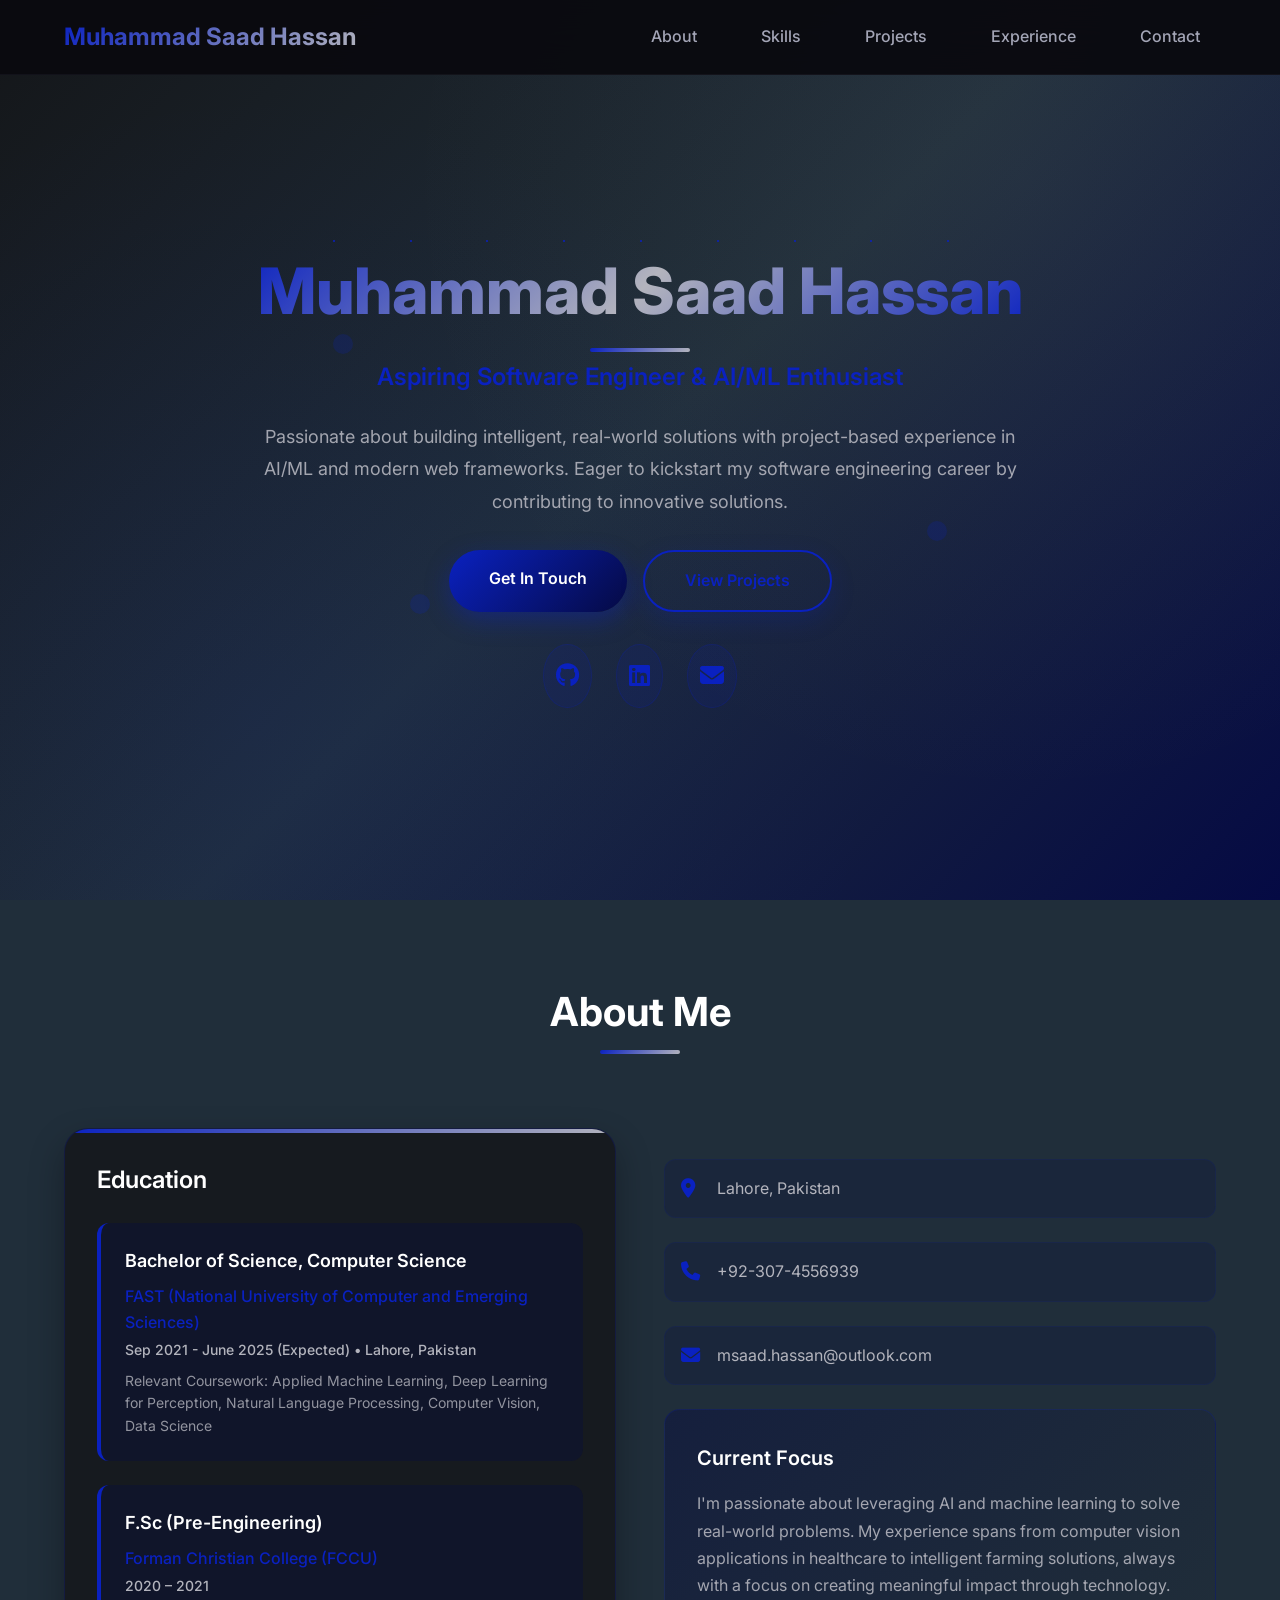
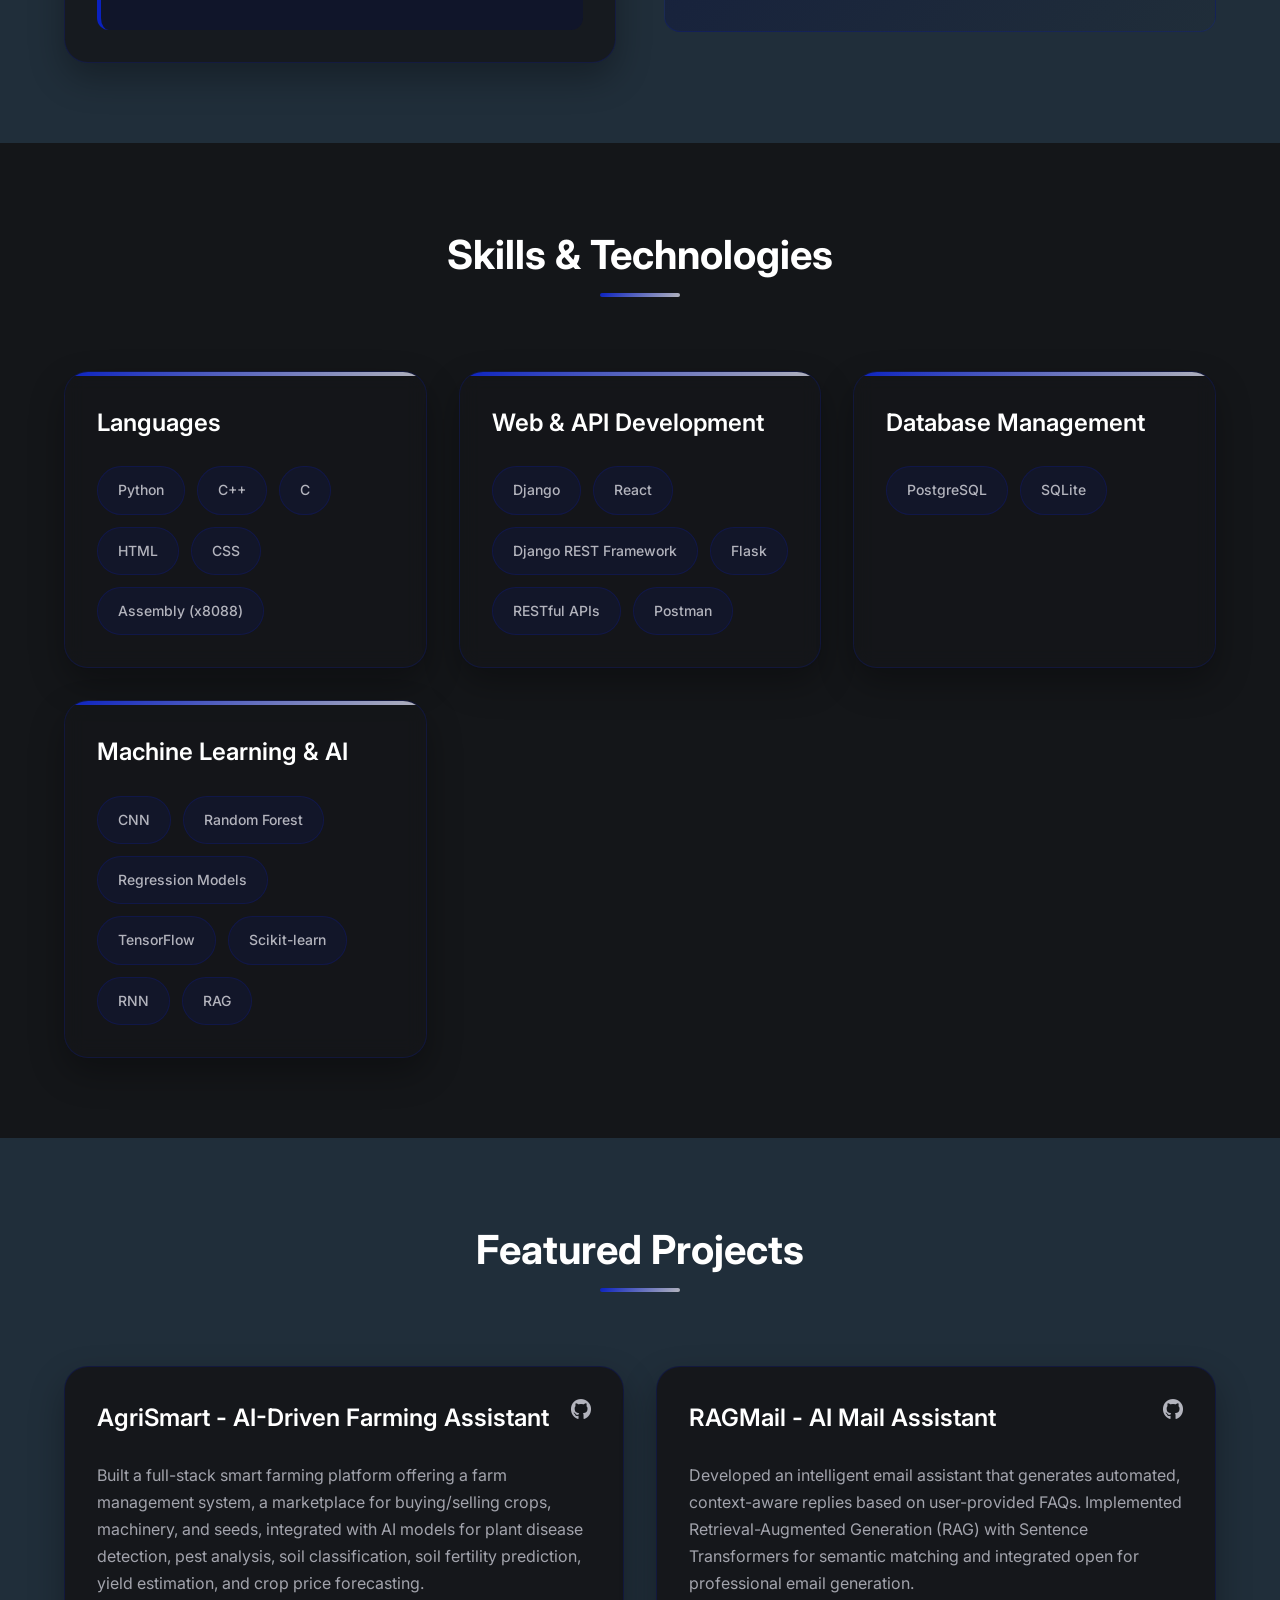
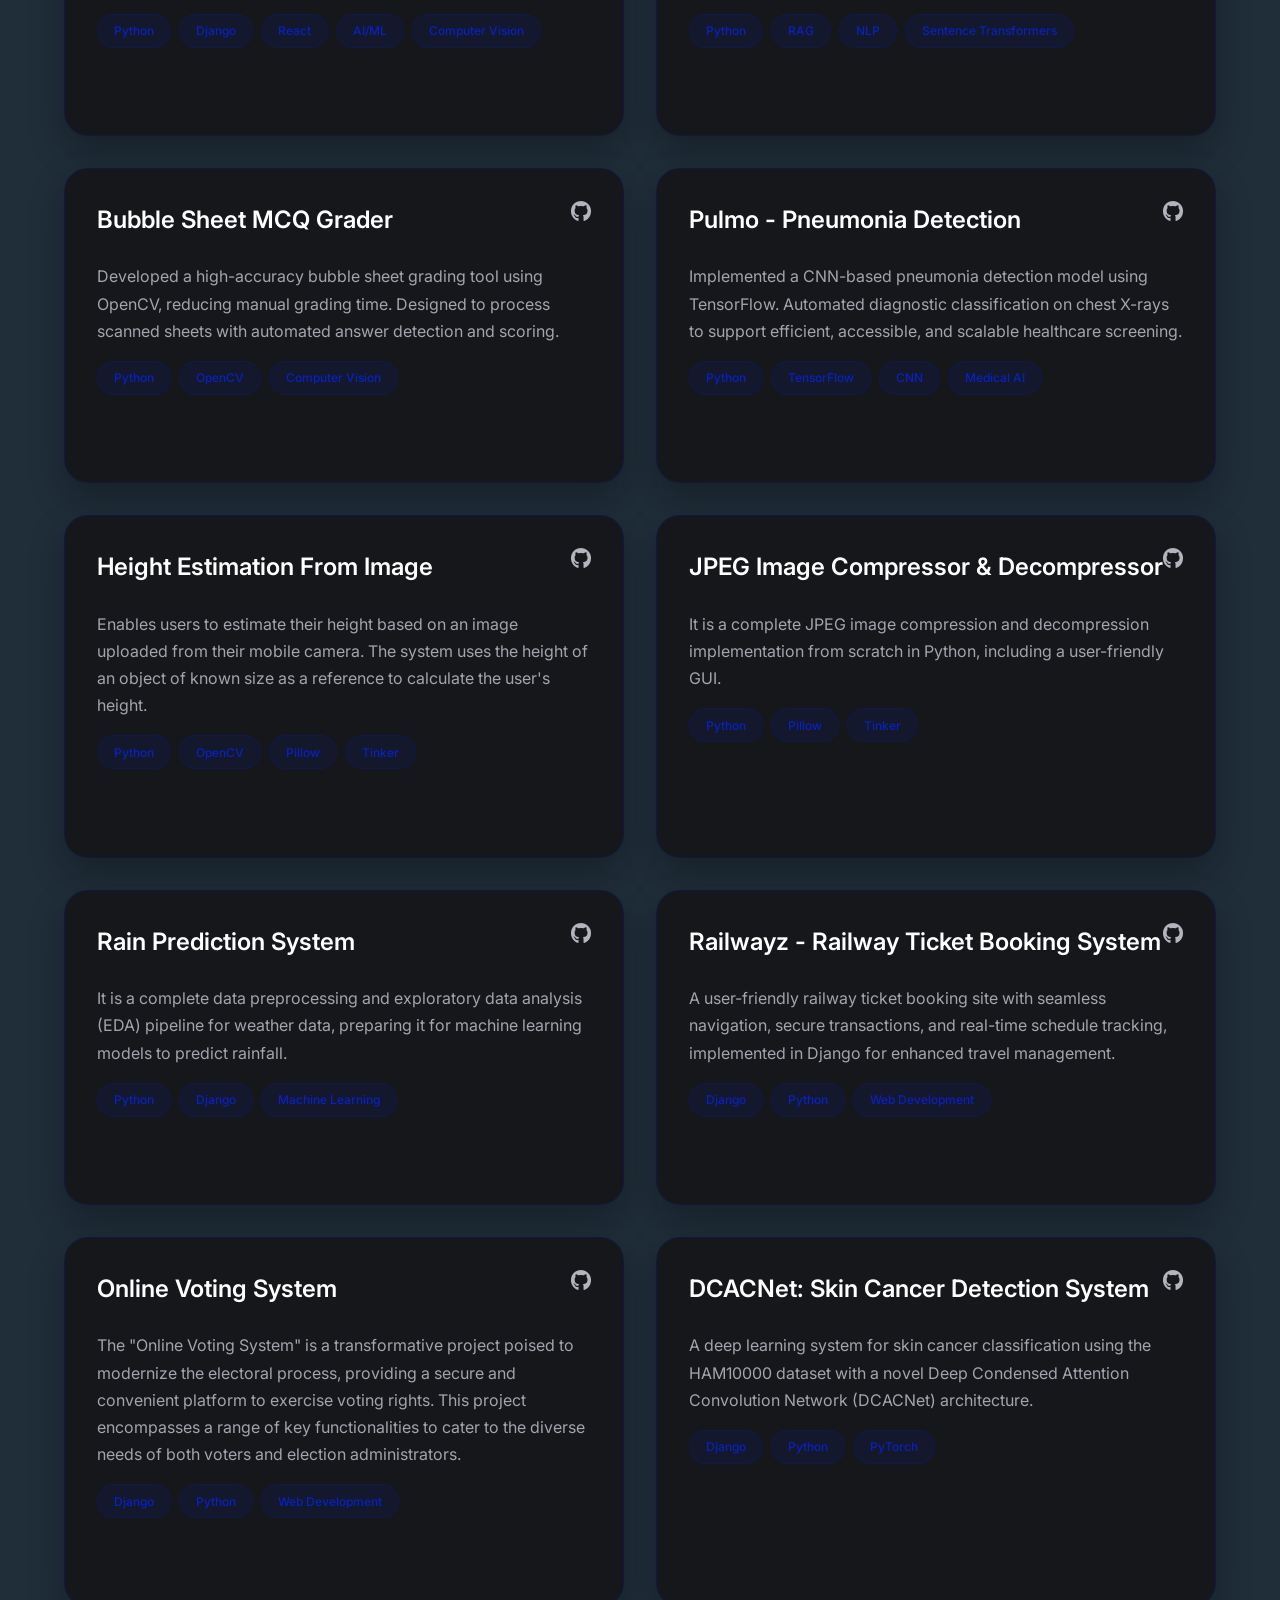
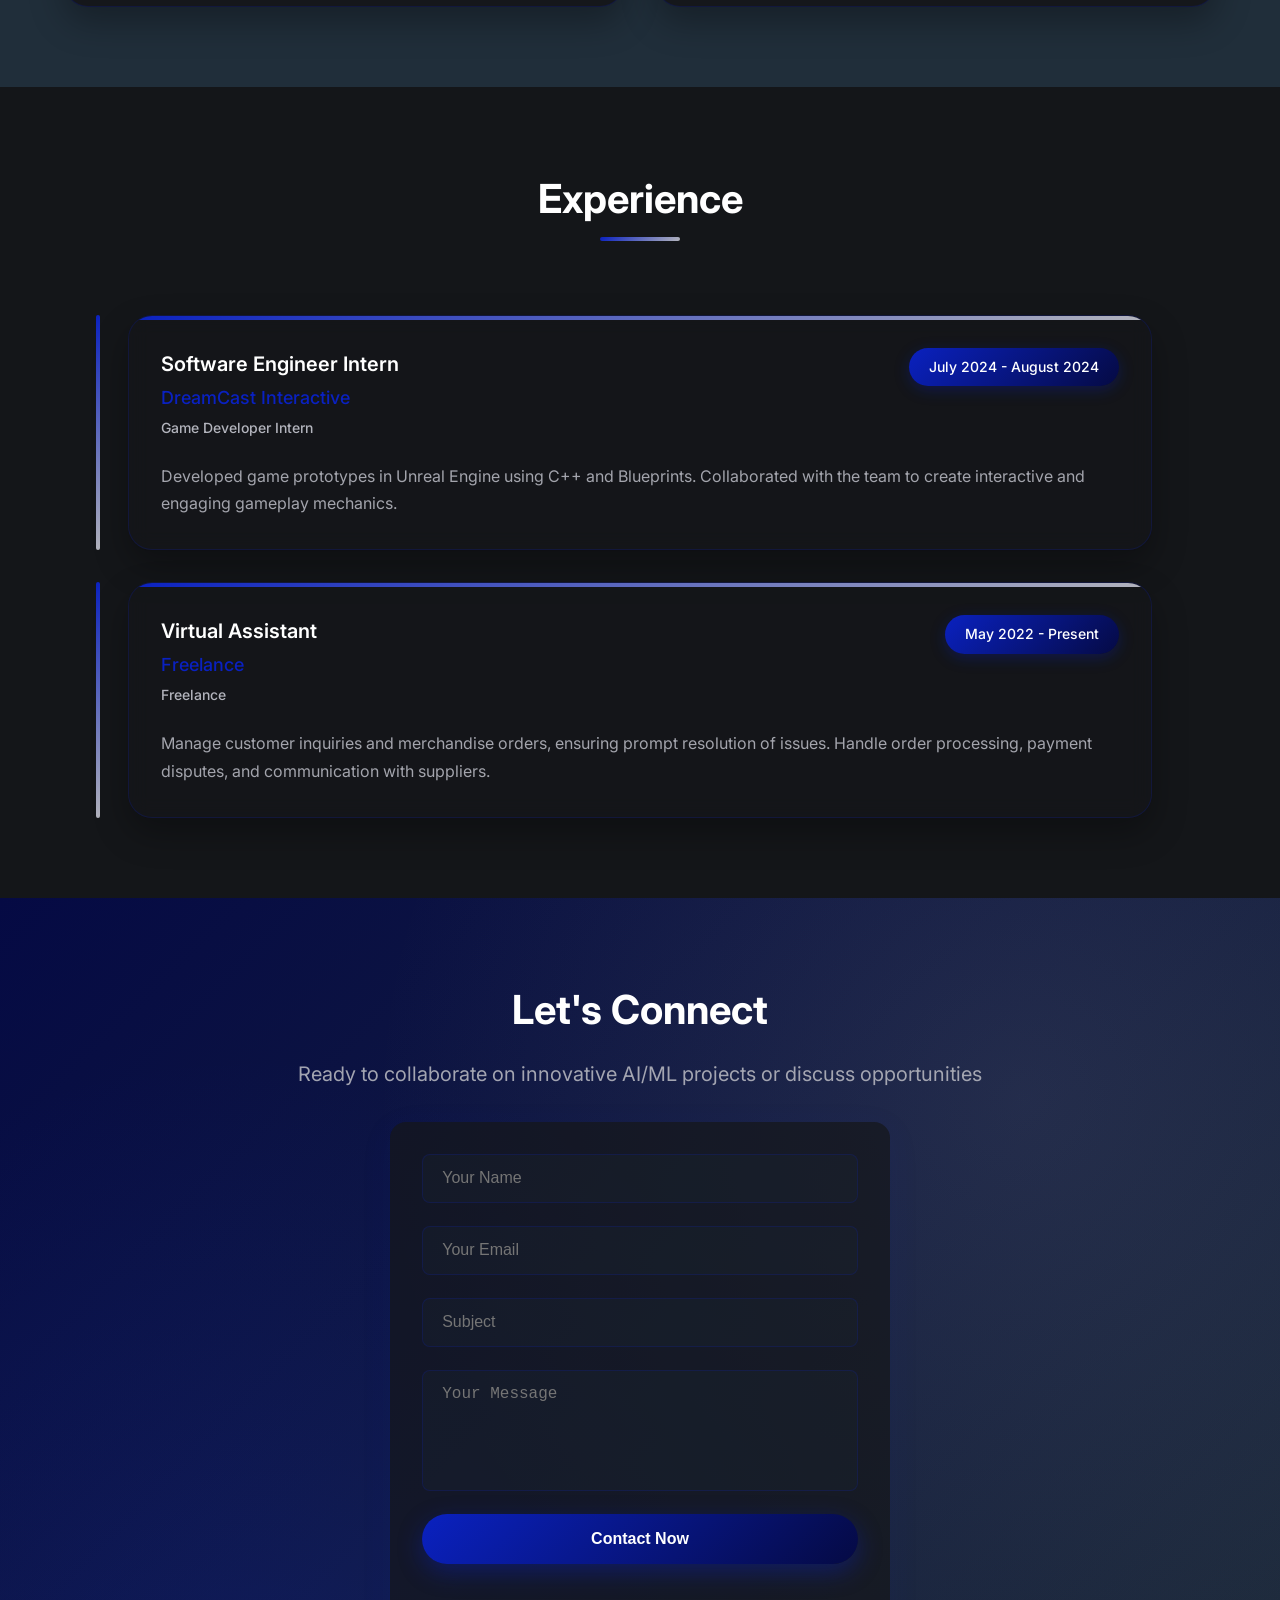
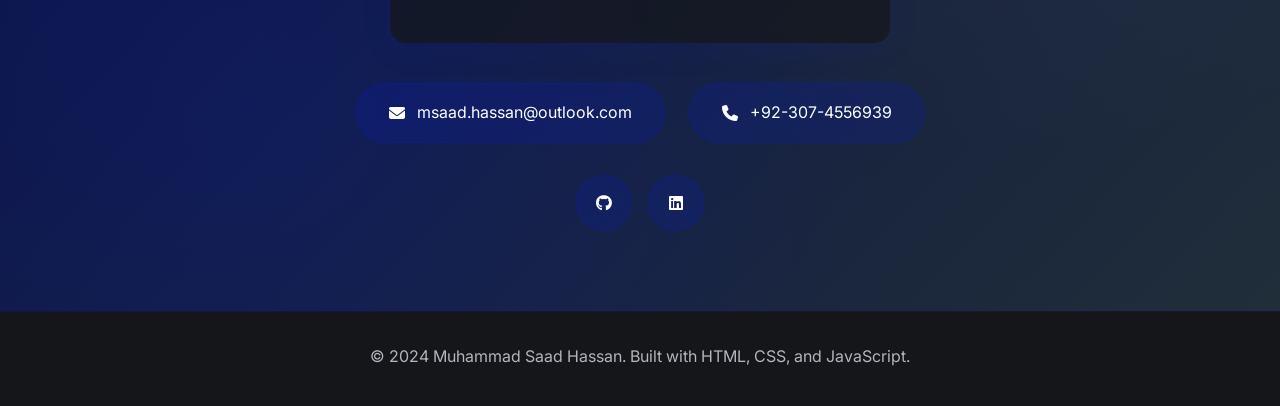
==== commit 7cc9e86d: "Link updated 2.0" ====
--- a/index.html
+++ b/index.html
@@ -55,6 +55,22 @@
                     </a>
                 </div>
             </div>
+            <div class="floating-elements">
+                <div class="floating-element"></div>
+                <div class="floating-element"></div>
+                <div class="floating-element"></div>
+            </div>
+            <div class="particles">
+                <div class="particle" style="left: 10%; animation-delay: 0s;"></div>
+                <div class="particle" style="left: 20%; animation-delay: 1s;"></div>
+                <div class="particle" style="left: 30%; animation-delay: 2s;"></div>
+                <div class="particle" style="left: 40%; animation-delay: 3s;"></div>
+                <div class="particle" style="left: 50%; animation-delay: 4s;"></div>
+                <div class="particle" style="left: 60%; animation-delay: 5s;"></div>
+                <div class="particle" style="left: 70%; animation-delay: 6s;"></div>
+                <div class="particle" style="left: 80%; animation-delay: 7s;"></div>
+                <div class="particle" style="left: 90%; animation-delay: 8s;"></div>
+            </div>
         </div>
     </section>
 
@@ -200,7 +216,7 @@
             <div class="section-divider"></div>
         </div>
         <div class="projects-grid">
-            <div class="project-card" data-repo="https://github.com/Saad-Hassan25/AgriSmart-AI-Farming">
+            <div class="project-card" data-repo="https://github.com/Saad-Hassan25/FYP">
                 <div class="card">
                     <div class="card-header">
                         <h3 class="card-title">
@@ -215,6 +231,7 @@
                         <div class="tech-tags">
                             <span class="tech-tag">Python</span>
                             <span class="tech-tag">Django</span>
+                            <span class="tech-tag">React</span>
                             <span class="tech-tag">AI/ML</span>
                             <span class="tech-tag">Computer Vision</span>
                         </div>
@@ -225,7 +242,7 @@
                     </div>
                 </div>
             </div>
-            <div class="project-card" data-repo="https://github.com/Saad-Hassan25/RAGMail-AI-Assistant">
+            <div class="project-card" data-repo="#">
                 <div class="card">
                     <div class="card-header">
                         <h3 class="card-title">
@@ -250,7 +267,7 @@
                     </div>
                 </div>
             </div>
-            <div class="project-card" data-repo="https://github.com/Saad-Hassan25/Bubble-Sheet-MCQ-Grader">
+            <div class="project-card" data-repo="https://github.com/Saad-Hassan25/Bubble-Sheet-Checker">
                 <div class="card">
                     <div class="card-header">
                         <h3 class="card-title">
@@ -274,7 +291,7 @@
                     </div>
                 </div>
             </div>
-            <div class="project-card" data-repo="https://github.com/Saad-Hassan25/Pulmo-Pneumonia-Detection">
+            <div class="project-card" data-repo="https://github.com/Saad-Hassan25/Pneumonia-Detection-System">
                 <div class="card">
                     <div class="card-header">
                         <h3 class="card-title">
@@ -299,7 +316,90 @@
                     </div>
                 </div>
             </div>
-            <div class="project-card" data-repo="https://github.com/Saad-Hassan25/Railwayz-Booking-System">
+
+            
+
+
+
+            <div class="project-card" data-repo="https://github.com/Saad-Hassan25/Height-Estimation-From-Image">
+                <div class="card">
+                    <div class="card-header">
+                        <h3 class="card-title">
+                            Height Estimation From Image
+                            <i class="fab fa-github project-github-icon"></i>
+                        </h3>
+                    </div>
+                    <div class="card-content">
+                        <p class="project-description">
+                        Enables users to estimate their height based on an image uploaded from their mobile camera. The system uses the height of an object of known size as a reference to calculate the user's height.                        </p>
+                        <div class="tech-tags">
+                            <span class="tech-tag">Python</span>
+                            <span class="tech-tag">OpenCV </span>
+                            <span class="tech-tag">Pillow </span>
+                            <span class="tech-tag">Tinker </span>
+                        </div>
+                        <div class="project-link-hint">
+                            <i class="fas fa-external-link-alt"></i>
+                            <span>Click to view repository</span>
+                        </div>
+                    </div>
+                </div>
+            </div>
+
+
+        <div class="project-card" data-repo="https://github.com/Saad-Hassan25/JPEG-Image-Compressor">
+                <div class="card">
+                    <div class="card-header">
+                        <h3 class="card-title">
+                            JPEG Image Compressor & Decompressor
+                            <i class="fab fa-github project-github-icon"></i>
+                        </h3>
+                    </div>
+                    <div class="card-content">
+                        <p class="project-description">
+                            It is a complete JPEG image compression and decompression implementation from scratch in Python, including a user-friendly GUI.                        </p>
+                        <div class="tech-tags">
+                            <span class="tech-tag">Python</span>
+                            <span class="tech-tag">Pillow </span>
+                            <span class="tech-tag">Tinker </span>
+                        </div>
+                        <div class="project-link-hint">
+                            <i class="fas fa-external-link-alt"></i>
+                            <span>Click to view repository</span>
+                        </div>
+                    </div>
+                </div>
+            </div>
+
+            
+        <div class="project-card" data-repo="https://rain-prediction-2e4be84abef7.herokuapp.com/">
+                <div class="card">
+                    <div class="card-header">
+                        <h3 class="card-title">
+                            Rain Prediction System
+                            <i class="fab fa-github project-github-icon"></i>
+                        </h3>
+                    </div>
+                    <div class="card-content">
+                        <p class="project-description">
+                            It is a complete data preprocessing and exploratory data analysis (EDA) pipeline for weather data, preparing it for machine learning models to predict rainfall.                        <div class="tech-tags">
+                            <span class="tech-tag">Python</span>
+                            <span class="tech-tag">Django </span>
+                            <span class="tech-tag">Machine Learning </span>
+                        </div>
+                        <div class="project-link-hint">
+                            <i class="fas fa-external-link-alt"></i>
+                            <span>Will it rain??</span>
+                        </div>
+                    </div>
+                </div>
+            </div>
+
+
+
+
+
+        <div class="project-card" data-repo="https://github.com/Saad-Hassan25/Railwayz">
                 <div class="card">
                     <div class="card-header">
                         <h3 class="card-title">
@@ -323,7 +423,61 @@
                     </div>
                 </div>
             </div>
-        </div>
+
+                <div class="project-card" data-repo="https://github.com/Saad-Hassan25/Online-Voting-System">
+                <div class="card">
+                    <div class="card-header">
+                        <h3 class="card-title">
+                            Online Voting System
+                            <i class="fab fa-github project-github-icon"></i>
+                        </h3>
+                    </div>
+                    <div class="card-content">
+                        <p class="project-description">
+                            The "Online Voting System" is a transformative project poised to modernize the electoral process, providing a secure and convenient platform to exercise voting rights. This project encompasses a range of key functionalities to cater to the diverse needs of both voters and election administrators.                        </p>
+                        <div class="tech-tags">
+                            <span class="tech-tag">Django</span>
+                            <span class="tech-tag">Python</span>
+                            <span class="tech-tag">Web Development</span>
+                        </div>
+                        <div class="project-link-hint">
+                            <i class="fas fa-external-link-alt"></i>
+                            <span>Click to view repository</span>
+                        </div>
+                    </div>
+                </div>
+            </div>
+
+
+            <div class="project-card" data-repo="https://github.com/Saad-Hassan25/DCACNet-CD-Skin-Cancer-Detection">
+                <div class="card">
+                    <div class="card-header">
+                        <h3 class="card-title">
+                            DCACNet: Skin Cancer Detection System
+                            <i class="fab fa-github project-github-icon"></i>
+                        </h3>
+                    </div>
+                    <div class="card-content">
+                        <p class="project-description">
+A deep learning system for skin cancer classification using the HAM10000 dataset with a novel Deep Condensed Attention Convolution Network (DCACNet) architecture.                        <div class="tech-tags">
+                            <span class="tech-tag">Django</span>
+                            <span class="tech-tag">Python</span>
+                            <span class="tech-tag">PyTorch</span>
+                        </div>
+                        <div class="project-link-hint">
+                            <i class="fas fa-external-link-alt"></i>
+                            <span>Click to view repository</span>
+                        </div>
+                    </div>
+                </div>
+            </div>
+
+
+
+
+
+
+
     </div>
 </section>
 
@@ -379,12 +533,29 @@
 
     <!-- Contact Section -->
     <section id="contact" class="contact">
-        <div class="container">
-            <div class="contact-content">
-                <h2 class="contact-title">Let's Connect</h2>
-                <p class="contact-subtitle">
-                    Ready to collaborate on innovative AI/ML projects or discuss opportunities
-                </p>
+    <div class="container">
+        <div class="contact-content">
+            <h2 class="contact-title">Let's Connect</h2>
+            <p class="contact-subtitle">
+                Ready to collaborate on innovative AI/ML projects or discuss opportunities
+            </p>
+            <form class="contact-form" id="contactForm">
+                <div class="form-group">
+                    <input type="text" name="name" placeholder="Your Name" required>
+                </div>
+                <div class="form-group">
+                    <input type="email" name="email" placeholder="Your Email" required>
+                </div>
+                <div class="form-group">
+                    <input type="text" name="subject" placeholder="Subject" required>
+                </div>
+                <div class="form-group">
+                    <textarea name="message" rows="5" placeholder="Your Message" required></textarea>
+                </div>
+                <button type="submit" class="btn btn-primary">Contact Now</button>
+                <div id="formMessage" class="form-message"></div>
+            </form>
+
                 <div class="contact-links">
                     <a href="mailto:msaad.hassan@outlook.com" class="contact-link">
                         <i class="fas fa-envelope"></i>
--- a/styles.css
+++ b/styles.css
@@ -12,8 +12,9 @@
 body {
   font-family: "Inter", sans-serif;
   line-height: 1.6;
-  color: #334155;
-  background: linear-gradient(135deg, #f8fafc 0%, #e2e8f0 100%);
+  color: #b3b4bd;
+  background: #141619;
+  overflow-x: hidden;
 }
 
 .container {
@@ -22,7 +23,7 @@
   padding: 0 1.5rem;
 }
 
-/* Animations */
+/* Enhanced Animations */
 @keyframes fadeInUp {
   from {
     opacity: 0;
@@ -73,6 +74,45 @@
   to {
     opacity: 1;
     transform: scale(1);
+  }
+}
+
+@keyframes float {
+  0%,
+  100% {
+    transform: translateY(0px);
+  }
+  50% {
+    transform: translateY(-20px);
+  }
+}
+
+@keyframes pulse {
+  0%,
+  100% {
+    transform: scale(1);
+  }
+  50% {
+    transform: scale(1.05);
+  }
+}
+
+@keyframes shimmer {
+  0% {
+    background-position: -200% 0;
+  }
+  100% {
+    background-position: 200% 0;
+  }
+}
+
+@keyframes glow {
+  0%,
+  100% {
+    box-shadow: 0 0 20px rgba(10, 33, 192, 0.3);
+  }
+  50% {
+    box-shadow: 0 0 30px rgba(10, 33, 192, 0.6);
   }
 }
 
@@ -101,13 +141,12 @@
   position: fixed;
   top: 0;
   width: 100%;
-  background: rgba(255, 255, 255, 0.8);
-  backdrop-filter: blur(12px);
-  border-bottom: 1px solid #e2e8f0;
+  background: rgba(10, 10, 15, 0.95);
+  backdrop-filter: blur(20px);
+  border-bottom: 1px solid rgba(40, 40, 50, 0.3);
   z-index: 1000;
   transition: all 0.3s ease;
 }
-
 .nav-container {
   max-width: 1200px;
   margin: 0 auto;
@@ -120,7 +159,7 @@
 .nav-logo {
   font-size: 1.5rem;
   font-weight: 700;
-  background: linear-gradient(135deg, #3b82f6, #8b5cf6);
+  background: linear-gradient(135deg, #0a21c0, #b3b4bd);
   -webkit-background-clip: text;
   -webkit-text-fill-color: transparent;
   background-clip: text;
@@ -129,6 +168,7 @@
 
 .nav-logo:hover {
   transform: scale(1.05);
+  animation: pulse 2s infinite;
 }
 
 .nav-menu {
@@ -138,30 +178,34 @@
 
 .nav-link {
   text-decoration: none;
-  color: #64748b;
+  color: #a3a5b6;
   font-weight: 500;
   transition: all 0.3s ease;
   position: relative;
+  padding: 0.5rem 1rem;
+  border-radius: 0.5rem;
 }
 
 .nav-link:hover {
-  color: #3b82f6;
-  transform: scale(1.1);
+  color: #0a21c0;
+  background: rgba(10, 33, 192, 0.1);
+  transform: translateY(-2px);
 }
 
 .nav-link::after {
   content: "";
   position: absolute;
-  bottom: -5px;
-  left: 0;
+  bottom: 0;
+  left: 50%;
   width: 0;
   height: 2px;
-  background: linear-gradient(135deg, #3b82f6, #8b5cf6);
-  transition: width 0.3s ease;
+  background: #0a21c0;
+  transition: all 0.3s ease;
+  transform: translateX(-50%);
 }
 
 .nav-link:hover::after {
-  width: 100%;
+  width: 80%;
 }
 
 .hamburger {
@@ -173,9 +217,10 @@
 .hamburger span {
   width: 25px;
   height: 3px;
-  background: #334155;
+  background: #b3b4bd;
   margin: 3px 0;
   transition: 0.3s;
+  border-radius: 2px;
 }
 
 /* Hero Section */
@@ -185,11 +230,28 @@
   min-height: 100vh;
   display: flex;
   align-items: center;
+  position: relative;
+  overflow: hidden;
+  background: linear-gradient(135deg, #141619 0%, #202e3a 50%, #050a44 100%);
+}
+
+.hero::before {
+  content: "";
+  position: absolute;
+  top: 0;
+  left: 0;
+  right: 0;
+  bottom: 0;
+  background: radial-gradient(circle at 20% 80%, rgba(10, 33, 192, 0.1) 0%, transparent 50%),
+    radial-gradient(circle at 80% 20%, rgba(179, 180, 189, 0.05) 0%, transparent 50%);
+  pointer-events: none;
 }
 
 .hero-container {
   max-width: 1200px;
   margin: 0 auto;
+  position: relative;
+  z-index: 1;
 }
 
 .hero-content {
@@ -199,27 +261,42 @@
 
 .hero-title {
   font-size: 4rem;
-  font-weight: 700;
+  font-weight: 800;
   margin-bottom: 1rem;
-  background: linear-gradient(135deg, #3b82f6, #8b5cf6, #1e40af);
+  background: linear-gradient(135deg, #0a21c0, #b3b4bd, #0a21c0);
   -webkit-background-clip: text;
   -webkit-text-fill-color: transparent;
   background-clip: text;
+  position: relative;
+}
+
+.hero-title::after {
+  content: "";
+  position: absolute;
+  bottom: -10px;
+  left: 50%;
+  transform: translateX(-50%);
+  width: 100px;
+  height: 4px;
+  background: linear-gradient(135deg, #0a21c0, #b3b4bd);
+  border-radius: 2px;
+  animation: glow 2s ease-in-out infinite;
 }
 
 .hero-subtitle {
   font-size: 1.5rem;
-  color: #64748b;
+  color: #0a21c0;
   margin-bottom: 1.5rem;
-  font-weight: 500;
+  font-weight: 600;
 }
 
 .hero-description {
   font-size: 1.125rem;
-  color: #64748b;
+  color: #b3b4bd;
   max-width: 48rem;
   margin: 0 auto 2rem;
-  line-height: 1.7;
+  line-height: 1.8;
+  opacity: 0.9;
 }
 
 .hero-buttons {
@@ -232,35 +309,57 @@
 }
 
 .btn {
-  padding: 0.75rem 2rem;
-  border-radius: 0.5rem;
+  padding: 1rem 2.5rem;
+  border-radius: 50px;
   text-decoration: none;
   font-weight: 600;
   transition: all 0.3s ease;
   display: inline-block;
+  position: relative;
+  overflow: hidden;
+  font-size: 1rem;
+}
+
+.btn::before {
+  content: "";
+  position: absolute;
+  top: 0;
+  left: -100%;
+  width: 100%;
+  height: 100%;
+  background: linear-gradient(90deg, transparent, rgba(255, 255, 255, 0.2), transparent);
+  transition: left 0.5s ease;
+}
+
+.btn:hover::before {
+  left: 100%;
 }
 
 .btn-primary {
-  background: linear-gradient(135deg, #3b82f6, #8b5cf6);
+  background: linear-gradient(135deg, #0a21c0, #050a44);
   color: white;
   border: none;
+  box-shadow: 0 8px 25px rgba(10, 33, 192, 0.4);
 }
 
 .btn-primary:hover {
-  transform: translateY(-2px);
-  box-shadow: 0 10px 25px rgba(59, 130, 246, 0.3);
+  transform: translateY(-3px);
+  box-shadow: 0 15px 35px rgba(10, 33, 192, 0.6);
+  animation: glow 1s ease-in-out infinite;
 }
 
 .btn-secondary {
   background: transparent;
-  color: #3b82f6;
-  border: 2px solid #3b82f6;
+  color: #0a21c0;
+  border: 2px solid #0a21c0;
+  box-shadow: 0 8px 25px rgba(10, 33, 192, 0.2);
 }
 
 .btn-secondary:hover {
-  background: #3b82f6;
-  color: white;
-  transform: translateY(-2px);
+  background: #0a21c0;
+  color: white;
+  transform: translateY(-3px);
+  box-shadow: 0 15px 35px rgba(10, 33, 192, 0.4);
 }
 
 .social-links {
@@ -272,14 +371,21 @@
 }
 
 .social-link {
-  color: #64748b;
+  color: #0a21c0;
   font-size: 1.5rem;
   transition: all 0.3s ease;
+  padding: 0.75rem;
+  border-radius: 50%;
+  background: rgba(10, 33, 192, 0.1);
+  backdrop-filter: blur(10px);
+  border: 1px solid rgba(10, 33, 192, 0.2);
 }
 
 .social-link:hover {
-  color: #3b82f6;
+  color: white;
+  background: #0a21c0;
   transform: scale(1.2) rotate(5deg);
+  box-shadow: 0 8px 25px rgba(10, 33, 192, 0.4);
 }
 
 /* Section Styles */
@@ -291,22 +397,36 @@
 .section-title {
   font-size: 2.5rem;
   font-weight: 700;
-  color: #1e293b;
+  color: white;
   margin-bottom: 1rem;
+  position: relative;
+}
+
+.section-title::after {
+  content: "";
+  position: absolute;
+  bottom: -10px;
+  left: 50%;
+  transform: translateX(-50%);
+  width: 80px;
+  height: 4px;
+  background: linear-gradient(135deg, #0a21c0, #b3b4bd);
+  border-radius: 2px;
 }
 
 .section-divider {
   width: 6rem;
   height: 4px;
-  background: linear-gradient(135deg, #3b82f6, #8b5cf6);
+  background: linear-gradient(135deg, #0a21c0, #b3b4bd);
   margin: 0 auto;
   border-radius: 2px;
+  opacity: 0;
 }
 
 /* About Section */
 .about {
   padding: 5rem 0;
-  background: white;
+  background: #202e3a;
 }
 
 .about-content {
@@ -317,34 +437,58 @@
 }
 
 .card {
-  background: white;
-  border-radius: 1rem;
-  box-shadow: 0 10px 25px rgba(0, 0, 0, 0.1);
-  transition: all 0.3s ease;
-  border: 1px solid #e2e8f0;
+  background: rgba(20, 22, 25, 0.8);
+  border-radius: 1.5rem;
+  box-shadow: 0 15px 35px rgba(0, 0, 0, 0.3);
+  transition: all 0.4s ease;
+  border: 1px solid rgba(10, 33, 192, 0.2);
+  backdrop-filter: blur(10px);
+  overflow: hidden;
+  position: relative;
+}
+
+.card::before {
+  content: "";
+  position: absolute;
+  top: 0;
+  left: 0;
+  right: 0;
+  height: 4px;
+  background: linear-gradient(135deg, #0a21c0, #b3b4bd);
 }
 
 .card:hover {
-  transform: translateY(-5px);
-  box-shadow: 0 20px 40px rgba(0, 0, 0, 0.15);
+  transform: translateY(-8px);
+  box-shadow: 0 25px 50px rgba(0, 0, 0, 0.4);
+  border-color: rgba(10, 33, 192, 0.4);
 }
 
 .card-header {
-  padding: 1.5rem 1.5rem 0;
+  padding: 2rem 2rem 0;
 }
 
 .card-title {
   font-size: 1.5rem;
   font-weight: 600;
-  color: #1e293b;
+  color: white;
 }
 
 .card-content {
-  padding: 1.5rem;
+  padding: 1.5rem 2rem 2rem;
 }
 
 .education-item {
   margin-bottom: 1.5rem;
+  padding: 1.5rem;
+  border-radius: 0.75rem;
+  background: rgba(5, 10, 68, 0.3);
+  border-left: 4px solid #0a21c0;
+  transition: all 0.3s ease;
+}
+
+.education-item:hover {
+  background: rgba(5, 10, 68, 0.5);
+  transform: translateX(5px);
 }
 
 .education-item:last-child {
@@ -354,26 +498,28 @@
 .education-degree {
   font-size: 1.125rem;
   font-weight: 600;
-  color: #1e293b;
+  color: white;
   margin-bottom: 0.5rem;
 }
 
 .education-school {
-  color: #3b82f6;
+  color: #0a21c0;
   font-weight: 500;
   margin-bottom: 0.25rem;
 }
 
 .education-period {
-  color: #64748b;
+  color: #b3b4bd;
   font-size: 0.875rem;
   margin-bottom: 0.5rem;
+  font-weight: 500;
 }
 
 .education-coursework {
-  color: #64748b;
+  color: #b3b4bd;
   font-size: 0.875rem;
-  line-height: 1.5;
+  line-height: 1.6;
+  opacity: 0.8;
 }
 
 .about-info {
@@ -383,106 +529,149 @@
 .contact-item {
   display: flex;
   align-items: center;
-  gap: 0.75rem;
-  color: #64748b;
+  gap: 1rem;
+  color: #b3b4bd;
   margin-bottom: 1.5rem;
+  padding: 1rem;
+  border-radius: 0.75rem;
+  background: rgba(5, 10, 68, 0.2);
+  transition: all 0.3s ease;
+  border: 1px solid rgba(10, 33, 192, 0.1);
+}
+
+.contact-item:hover {
+  background: rgba(5, 10, 68, 0.4);
+  transform: translateX(5px);
+  border-color: rgba(10, 33, 192, 0.3);
 }
 
 .contact-item i {
-  color: #3b82f6;
+  color: #0a21c0;
   width: 20px;
+  font-size: 1.2rem;
 }
 
 .focus-card {
-  background: linear-gradient(135deg, #dbeafe, #e0e7ff);
-  padding: 1.5rem;
-  border-radius: 0.5rem;
+  background: linear-gradient(135deg, rgba(5, 10, 68, 0.4), rgba(32, 46, 58, 0.4));
+  padding: 2rem;
+  border-radius: 1rem;
   margin-top: 1.5rem;
+  border: 1px solid rgba(10, 33, 192, 0.2);
 }
 
 .focus-card h3 {
-  font-size: 1.125rem;
+  font-size: 1.25rem;
   font-weight: 600;
-  color: #1e293b;
-  margin-bottom: 0.75rem;
+  color: white;
+  margin-bottom: 1rem;
 }
 
 .focus-card p {
-  color: #64748b;
-  line-height: 1.6;
+  color: #b3b4bd;
+  line-height: 1.7;
+  opacity: 0.9;
 }
 
 /* Skills Section */
 .skills {
   padding: 5rem 0;
-  background: #f8fafc;
+  background: #141619;
 }
 
 .skills-grid {
   display: grid;
-  grid-template-columns: repeat(auto-fit, minmax(280px, 1fr));
+  grid-template-columns: repeat(auto-fit, minmax(300px, 1fr));
   gap: 2rem;
 }
 
 .skill-category .card {
   height: 100%;
+  transition: all 0.4s ease;
+}
+
+.skill-category:hover .card {
+  transform: translateY(-5px) scale(1.02);
 }
 
 .skill-tags {
   display: flex;
   flex-wrap: wrap;
-  gap: 0.5rem;
+  gap: 0.75rem;
 }
 
 .skill-tag {
-  background: linear-gradient(135deg, #dbeafe, #e0e7ff);
-  color: #1e293b;
-  padding: 0.5rem 1rem;
-  border-radius: 1rem;
+  background: rgba(10, 33, 192, 0.1);
+  color: #b3b4bd;
+  padding: 0.75rem 1.25rem;
+  border-radius: 25px;
   font-size: 0.875rem;
   font-weight: 500;
   transition: all 0.3s ease;
-}
-
-.skill-tag:hover {
-  transform: scale(1.05);
-  background: linear-gradient(135deg, #bfdbfe, #c7d2fe);
-}
-
-/* Projects Section */
-.projects {
-  padding: 5rem 0;
-  background: white;
-}
-
-.projects-grid {
-  display: grid;
-  grid-template-columns: repeat(auto-fit, minmax(350px, 1fr));
-  gap: 2rem;
-}
-
-.project-card {
-  cursor: pointer;
-  transition: all 0.3s ease;
-}
-
-.project-card:hover {
-  transform: translateY(-8px);
-}
-
-.project-card .card {
+  border: 1px solid rgba(10, 33, 192, 0.2);
   position: relative;
   overflow: hidden;
 }
 
-.project-card .card::before {
+.skill-tag::before {
   content: "";
   position: absolute;
   top: 0;
   left: -100%;
   width: 100%;
   height: 100%;
-  background: linear-gradient(90deg, transparent, rgba(59, 130, 246, 0.1), transparent);
+  background: linear-gradient(90deg, transparent, rgba(10, 33, 192, 0.2), transparent);
+  transition: left 0.5s ease;
+}
+
+.skill-tag:hover::before {
+  left: 100%;
+}
+
+.skill-tag:hover {
+  transform: scale(1.05) rotate(2deg);
+  background: #0a21c0;
+  color: white;
+  box-shadow: 0 8px 20px rgba(10, 33, 192, 0.4);
+  border-color: #0a21c0;
+}
+
+/* Projects Section */
+.projects {
+  padding: 5rem 0;
+  background: #202e3a;
+}
+
+.projects-grid {
+  display: grid;
+  grid-template-columns: repeat(auto-fit, minmax(380px, 1fr));
+  gap: 2rem;
+}
+
+.project-card {
+  cursor: pointer;
+  transition: all 0.4s ease;
+  position: relative;
+}
+
+.project-card:hover {
+  transform: translateY(-10px);
+}
+
+.project-card .card {
+  position: relative;
+  overflow: hidden;
+  height: 100%;
+  background: rgba(20, 22, 25, 0.9);
+}
+
+.project-card .card::before {
+  content: "";
+  position: absolute;
+  top: 0;
+  left: -100%;
+  width: 100%;
+  height: 100%;
+  background: linear-gradient(90deg, transparent, rgba(10, 33, 192, 0.1), transparent);
   transition: left 0.5s ease;
 }
 
@@ -492,14 +681,14 @@
 
 .project-github-icon {
   float: right;
-  color: #64748b;
-  font-size: 1.2rem;
+  color: #b3b4bd;
+  font-size: 1.3rem;
   transition: all 0.3s ease;
 }
 
 .project-card:hover .project-github-icon {
-  color: #3b82f6;
-  transform: scale(1.2);
+  color: #0a21c0;
+  transform: scale(1.3) rotate(10deg);
 }
 
 .project-link-hint {
@@ -508,12 +697,13 @@
   gap: 0.5rem;
   margin-top: 1rem;
   padding-top: 1rem;
-  border-top: 1px solid #e2e8f0;
-  color: #64748b;
+  border-top: 1px solid rgba(10, 33, 192, 0.2);
+  color: #0a21c0;
   font-size: 0.875rem;
   opacity: 0;
   transform: translateY(10px);
   transition: all 0.3s ease;
+  font-weight: 500;
 }
 
 .project-card:hover .project-link-hint {
@@ -522,36 +712,27 @@
 }
 
 .project-link-hint i {
-  color: #3b82f6;
-}
-
-/* Add active state for better UX */
+  color: #0a21c0;
+}
+
 .project-card:active {
   transform: translateY(-5px) scale(0.98);
 }
 
-.project-card .card {
-  height: 100%;
-  transition: all 0.3s ease;
-}
-
-.project-card .card:hover {
-  transform: translateY(-5px);
-}
-
 .project-card .card-title {
-  color: #1e293b;
+  color: white;
   transition: color 0.3s ease;
 }
 
 .project-card .card:hover .card-title {
-  color: #3b82f6;
+  color: #0a21c0;
 }
 
 .project-description {
-  color: #64748b;
-  line-height: 1.6;
+  color: #b3b4bd;
+  line-height: 1.7;
   margin-bottom: 1rem;
+  opacity: 0.9;
 }
 
 .tech-tags {
@@ -561,19 +742,26 @@
 }
 
 .tech-tag {
-  background: transparent;
-  color: #64748b;
-  border: 1px solid #e2e8f0;
-  padding: 0.25rem 0.75rem;
-  border-radius: 1rem;
+  background: rgba(10, 33, 192, 0.1);
+  color: #0a21c0;
+  border: 1px solid rgba(10, 33, 192, 0.2);
+  padding: 0.4rem 1rem;
+  border-radius: 20px;
   font-size: 0.75rem;
   font-weight: 500;
+  transition: all 0.3s ease;
+}
+
+.tech-tag:hover {
+  background: #0a21c0;
+  color: white;
+  box-shadow: 0 4px 15px rgba(10, 33, 192, 0.3);
 }
 
 /* Experience Section */
 .experience {
   padding: 5rem 0;
-  background: #f8fafc;
+  background: #141619;
 }
 
 .experience-content {
@@ -583,6 +771,18 @@
 
 .experience-item {
   margin-bottom: 2rem;
+  position: relative;
+}
+
+.experience-item::before {
+  content: "";
+  position: absolute;
+  left: -2rem;
+  top: 0;
+  bottom: 0;
+  width: 4px;
+  background: linear-gradient(135deg, #0a21c0, #b3b4bd);
+  border-radius: 2px;
 }
 
 .experience-item:last-child {
@@ -593,59 +793,86 @@
   display: flex;
   justify-content: space-between;
   align-items: flex-start;
+  flex-wrap: wrap;
+  gap: 1rem;
 }
 
 .experience-title {
   font-size: 1.25rem;
-  color: #1e293b;
+  color: white;
   margin-bottom: 0.25rem;
+  font-weight: 600;
 }
 
 .experience-company {
   font-size: 1.125rem;
-  color: #3b82f6;
+  color: #0a21c0;
   font-weight: 500;
   margin-bottom: 0.25rem;
 }
 
 .experience-type {
-  color: #64748b;
+  color: #b3b4bd;
   font-size: 0.875rem;
+  font-weight: 500;
 }
 
 .experience-period {
-  background: transparent;
-  color: #64748b;
-  border: 1px solid #e2e8f0;
-  padding: 0.5rem 1rem;
-  border-radius: 1rem;
+  background: linear-gradient(135deg, #0a21c0, #050a44);
+  color: white;
+  padding: 0.5rem 1.25rem;
+  border-radius: 25px;
   font-size: 0.875rem;
   white-space: nowrap;
+  font-weight: 500;
+  box-shadow: 0 4px 15px rgba(10, 33, 192, 0.3);
 }
 
 .experience-description {
-  color: #64748b;
-  line-height: 1.6;
+  color: #b3b4bd;
+  line-height: 1.7;
+  opacity: 0.9;
 }
 
 /* Contact Section */
 .contact {
   padding: 5rem 0;
-  background: linear-gradient(135deg, #3b82f6, #8b5cf6);
+  background: linear-gradient(135deg, #050a44, #202e3a);
   color: white;
   text-align: center;
+  position: relative;
+  overflow: hidden;
+}
+
+.contact::before {
+  content: "";
+  position: absolute;
+  top: 0;
+  left: 0;
+  right: 0;
+  bottom: 0;
+  background: radial-gradient(circle at 20% 80%, rgba(10, 33, 192, 0.2) 0%, transparent 50%),
+    radial-gradient(circle at 80% 20%, rgba(179, 180, 189, 0.1) 0%, transparent 50%);
+  pointer-events: none;
+}
+
+.contact-content {
+  position: relative;
+  z-index: 1;
 }
 
 .contact-title {
   font-size: 2.5rem;
   font-weight: 700;
   margin-bottom: 1rem;
+  color: white;
 }
 
 .contact-subtitle {
   font-size: 1.25rem;
   margin-bottom: 2rem;
   opacity: 0.9;
+  color: #b3b4bd;
 }
 
 .contact-links {
@@ -659,19 +886,21 @@
 .contact-link {
   display: flex;
   align-items: center;
-  gap: 0.5rem;
-  background: rgba(255, 255, 255, 0.2);
-  backdrop-filter: blur(12px);
-  padding: 0.75rem 1.5rem;
-  border-radius: 0.5rem;
+  gap: 0.75rem;
+  background: rgba(10, 33, 192, 0.2);
+  backdrop-filter: blur(15px);
+  padding: 1rem 2rem;
+  border-radius: 50px;
   color: white;
   text-decoration: none;
   transition: all 0.3s ease;
+  border: 1px solid rgba(10, 33, 192, 0.3);
 }
 
 .contact-link:hover {
-  background: rgba(255, 255, 255, 0.3);
-  transform: scale(1.05);
+  background: rgba(10, 33, 192, 0.4);
+  transform: translateY(-3px);
+  box-shadow: 0 10px 30px rgba(10, 33, 192, 0.3);
 }
 
 .contact-social {
@@ -681,9 +910,9 @@
 }
 
 .contact-social-link {
-  background: rgba(255, 255, 255, 0.2);
-  backdrop-filter: blur(12px);
-  padding: 0.75rem;
+  background: rgba(10, 33, 192, 0.2);
+  backdrop-filter: blur(15px);
+  padding: 1rem;
   border-radius: 50%;
   color: white;
   text-decoration: none;
@@ -691,28 +920,31 @@
   display: flex;
   align-items: center;
   justify-content: center;
-  width: 48px;
-  height: 48px;
+  width: 56px;
+  height: 56px;
+  border: 1px solid rgba(10, 33, 192, 0.3);
 }
 
 .contact-social-link:hover {
-  background: rgba(255, 255, 255, 0.3);
+  background: #0a21c0;
   transform: scale(1.2) rotate(5deg);
+  box-shadow: 0 8px 25px rgba(10, 33, 192, 0.4);
 }
 
 /* Footer */
 .footer {
   padding: 2rem 0;
-  background: #1e293b;
+  background: #141619;
   color: white;
   text-align: center;
+  border-top: 1px solid rgba(10, 33, 192, 0.2);
 }
 
 .footer-text {
-  color: #94a3b8;
-}
-
-/* Responsive Design */
+  color: #b3b4bd;
+}
+
+/* Enhanced Responsive Design */
 @media (max-width: 768px) {
   .nav-menu {
     display: none;
@@ -753,6 +985,10 @@
     gap: 1rem;
   }
 
+  .experience-item::before {
+    display: none;
+  }
+
   .contact-links {
     flex-direction: column;
     align-items: center;
@@ -761,6 +997,10 @@
   .section-title {
     font-size: 2rem;
   }
+
+  .card-content {
+    padding: 1rem 1.5rem 1.5rem;
+  }
 }
 
 @media (max-width: 480px) {
@@ -778,6 +1018,11 @@
 
   .nav-container {
     padding: 1rem;
+  }
+
+  .btn {
+    padding: 0.75rem 2rem;
+    font-size: 0.9rem;
   }
 }
 
@@ -814,3 +1059,142 @@
   opacity: 1;
   transform: translateX(0);
 }
+
+/* Additional enhancements */
+.floating-elements {
+  position: absolute;
+  top: 0;
+  left: 0;
+  right: 0;
+  bottom: 0;
+  pointer-events: none;
+  overflow: hidden;
+}
+
+.floating-element {
+  position: absolute;
+  width: 20px;
+  height: 20px;
+  background: rgba(10, 33, 192, 0.2);
+  border-radius: 50%;
+  animation: float 6s ease-in-out infinite;
+}
+
+.floating-element:nth-child(1) {
+  top: 20%;
+  left: 10%;
+  animation-delay: 0s;
+}
+
+.floating-element:nth-child(2) {
+  top: 60%;
+  right: 10%;
+  animation-delay: 2s;
+}
+
+.floating-element:nth-child(3) {
+  bottom: 20%;
+  left: 20%;
+  animation-delay: 4s;
+}
+
+/* Custom scrollbar */
+::-webkit-scrollbar {
+  width: 8px;
+}
+
+::-webkit-scrollbar-track {
+  background: #202e3a;
+}
+
+::-webkit-scrollbar-thumb {
+  background: linear-gradient(135deg, #0a21c0, #b3b4bd);
+  border-radius: 4px;
+}
+
+::-webkit-scrollbar-thumb:hover {
+  background: linear-gradient(135deg, #0a21c0, #050a44);
+}
+
+/* Particle effect */
+.particles {
+  position: absolute;
+  top: 0;
+  left: 0;
+  width: 100%;
+  height: 100%;
+  overflow: hidden;
+  pointer-events: none;
+}
+
+.particle {
+  position: absolute;
+  width: 2px;
+  height: 2px;
+  background: #0a21c0;
+  border-radius: 50%;
+  animation: particle-float 8s linear infinite;
+}
+
+/* Contact Form Styles */
+.contact-form {
+  max-width: 500px;
+  margin: 2rem auto 2.5rem;
+  background: rgba(20, 22, 25, 0.7);
+  padding: 2rem 2rem 1.5rem;
+  border-radius: 1rem;
+  box-shadow: 0 8px 32px rgba(10, 33, 192, 0.08);
+  display: flex;
+  flex-direction: column;
+  gap: 1.25rem;
+}
+
+.form-group {
+  display: flex;
+  flex-direction: column;
+}
+
+.contact-form input,
+.contact-form textarea {
+  padding: 0.9rem 1.2rem;
+  border-radius: 0.5rem;
+  border: 1px solid rgba(10, 33, 192, 0.2);
+  background: rgba(32, 46, 58, 0.2);
+  color: #fff;
+  font-size: 1rem;
+  margin-bottom: 0.2rem;
+  transition: border 0.3s;
+  resize: none;
+}
+
+.contact-form input:focus,
+.contact-form textarea:focus {
+  border: 1.5px solid #0a21c0;
+  outline: none;
+}
+
+.form-message {
+  margin-top: 1rem;
+  font-size: 1rem;
+  color: #0a21c0;
+  min-height: 1.2em;
+  text-align: center;
+}
+
+@keyframes particle-float {
+  0% {
+    transform: translateY(100vh) translateX(0);
+    opacity: 0;
+  }
+  10% {
+    opacity: 1;
+  }
+  90% {
+    opacity: 1;
+  }
+  100% {
+    transform: translateY(-100px) translateX(100px);
+    opacity: 0;
+  }
+}
+
